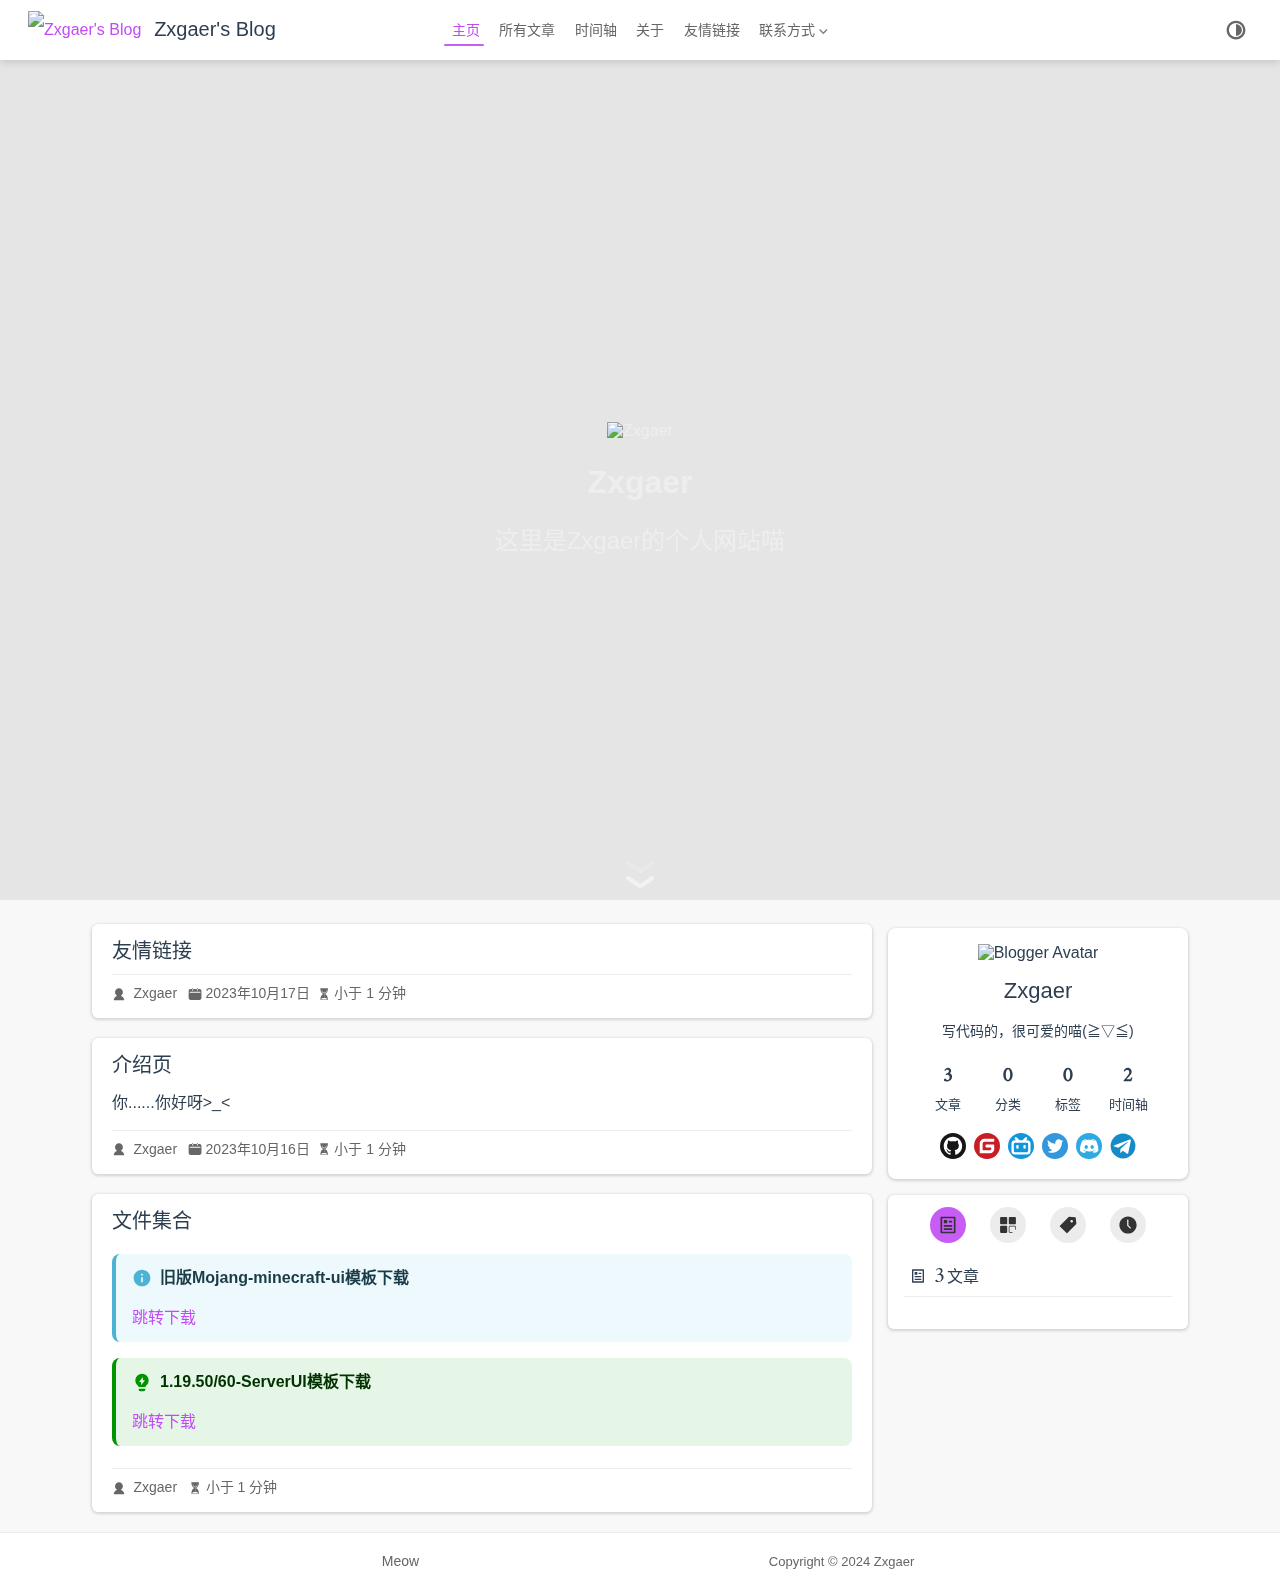
==== index.html @ c6cc4817 "await" ====
<!doctype html>
<html lang="zh-CN" data-theme="light">
  <head>
    <meta charset="utf-8" />
    <meta name="viewport" content="width=device-width,initial-scale=1" />
    <meta name="generator" content="VuePress 2.0.0-beta.67" />
    <meta name="theme" content="VuePress Theme Hope" />
    <meta property="og:url" content="https://zxgaer.top/"><meta property="og:site_name" content="Zxgaer's Blog"><meta property="og:title" content="主页"><meta property="og:type" content="website"><meta property="og:locale" content="zh-CN"><meta property="og:updated_time" content="2024-04-03T12:00:14.000Z"><meta property="article:author" content="Zxgaer"><meta property="article:modified_time" content="2024-04-03T12:00:14.000Z"><script type="application/ld+json">{"@context":"https://schema.org","@type":"WebPage","name":"主页"}</script><link rel="icon" href="https://my-blog-1311684959.cos.ap-nanjing.myqcloud.com/favicon.png"><title>主页 | Zxgaer's Blog</title><meta name="description" content="">
    <style>
      :root {
        --bg-color: #fff;
      }

      html[data-theme="dark"] {
        --bg-color: #1d1e1f;
      }

      html,
      body {
        background: var(--bg-color);
      }
    </style>
    <script>
      const userMode = localStorage.getItem("vuepress-theme-hope-scheme");
      const systemDarkMode =
        window.matchMedia &&
        window.matchMedia("(prefers-color-scheme: dark)").matches;

      if (userMode === "dark" || (userMode !== "light" && systemDarkMode)) {
        document.documentElement.setAttribute("data-theme", "dark");
      }
    </script>
    <link rel="preload" href="/assets/style-ab9c1018.css" as="style"><link rel="stylesheet" href="/assets/style-ab9c1018.css">
    <link rel="modulepreload" href="/assets/app-b77eb5d6.js"><link rel="modulepreload" href="/assets/index.html-3c3567c4.js"><link rel="modulepreload" href="/assets/index.html-40214552.js"><link rel="modulepreload" href="/assets/plugin-vue_export-helper-c27b6911.js"><link rel="prefetch" href="/assets/friendship-link.html-45053aeb.js" as="script"><link rel="prefetch" href="/assets/intro.html-24149f3f.js" as="script"><link rel="prefetch" href="/assets/downloads.html-7e2d3e6a.js" as="script"><link rel="prefetch" href="/assets/404.html-fd59f254.js" as="script"><link rel="prefetch" href="/assets/index.html-b21b9095.js" as="script"><link rel="prefetch" href="/assets/index.html-a4afac23.js" as="script"><link rel="prefetch" href="/assets/index.html-47fb38ab.js" as="script"><link rel="prefetch" href="/assets/index.html-8f285e57.js" as="script"><link rel="prefetch" href="/assets/index.html-b72f7e5a.js" as="script"><link rel="prefetch" href="/assets/index.html-0a021c84.js" as="script"><link rel="prefetch" href="/assets/friendship-link.html-a027adeb.js" as="script"><link rel="prefetch" href="/assets/intro.html-e275e2a3.js" as="script"><link rel="prefetch" href="/assets/downloads.html-b5b3e7a9.js" as="script"><link rel="prefetch" href="/assets/404.html-22a14103.js" as="script"><link rel="prefetch" href="/assets/index.html-141ae0de.js" as="script"><link rel="prefetch" href="/assets/index.html-683a9c83.js" as="script"><link rel="prefetch" href="/assets/index.html-32682060.js" as="script"><link rel="prefetch" href="/assets/index.html-43b81f55.js" as="script"><link rel="prefetch" href="/assets/index.html-0864ec64.js" as="script"><link rel="prefetch" href="/assets/index.html-4942172f.js" as="script"><link rel="prefetch" href="/assets/auto-fe80bb03.js" as="script"><link rel="prefetch" href="/assets/index-2bf332f6.js" as="script"><link rel="prefetch" href="/assets/flowchart-c441f34d.js" as="script"><link rel="prefetch" href="/assets/mermaid.core-afd6e4fe.js" as="script"><link rel="prefetch" href="/assets/highlight.esm-75b11b9d.js" as="script"><link rel="prefetch" href="/assets/markdown.esm-9d5bc2ce.js" as="script"><link rel="prefetch" href="/assets/math.esm-70a288c8.js" as="script"><link rel="prefetch" href="/assets/notes.esm-a106bb2c.js" as="script"><link rel="prefetch" href="/assets/reveal.esm-1a4c3ae7.js" as="script"><link rel="prefetch" href="/assets/search.esm-7e6792e2.js" as="script"><link rel="prefetch" href="/assets/zoom.esm-b83b91d0.js" as="script"><link rel="prefetch" href="/assets/VuePlayground-95d8ad2e.js" as="script"><link rel="prefetch" href="/assets/photoswipe.esm-1464cdb9.js" as="script">
  </head>
  <body>
    <div id="app"><!--[--><!--[--><!--[--><span tabindex="-1"></span><a href="#main-content" class="vp-skip-link sr-only">跳至主要內容</a><!--]--><!--[--><div class="theme-container no-sidebar"><!--[--><header id="navbar" class="vp-navbar"><div class="vp-navbar-start"><button type="button" class="vp-toggle-sidebar-button" title="Toggle Sidebar"><span class="icon"></span></button><!--[--><!----><!--]--><!--[--><a class="vp-link vp-brand vp-brand" href="/"><img class="vp-nav-logo" src="https://my-blog-1311684959.cos.ap-nanjing.myqcloud.com/fc1.png" alt="Zxgaer&#39;s Blog"><!----><span class="vp-site-name hide-in-pad">Zxgaer&#39;s Blog</span></a><!--]--><!--[--><!----><!--]--></div><div class="vp-navbar-center"><!--[--><!----><!--]--><!--[--><nav class="vp-nav-links"><div class="nav-item hide-in-mobile"><a aria-label="主页" class="vp-link nav-link active nav-link active" href="/"><span class="font-icon icon iconfont icon-home" style=""></span>主页<!----></a></div><div class="nav-item hide-in-mobile"><a aria-label="所有文章" class="vp-link nav-link nav-link" href="/article/"><span class="font-icon icon iconfont icon-blog" style=""></span>所有文章<!----></a></div><div class="nav-item hide-in-mobile"><a aria-label="时间轴" class="vp-link nav-link nav-link" href="/timeline/"><span class="font-icon icon iconfont icon-time" style=""></span>时间轴<!----></a></div><div class="nav-item hide-in-mobile"><a aria-label="关于" class="vp-link nav-link nav-link" href="/intro.html"><span class="font-icon icon iconfont icon-profile" style=""></span>关于<!----></a></div><div class="nav-item hide-in-mobile"><a aria-label="友情链接" class="vp-link nav-link nav-link" href="/friendship-link.html"><span class="font-icon icon iconfont icon-link" style=""></span>友情链接<!----></a></div><div class="nav-item hide-in-mobile"><div class="dropdown-wrapper"><button type="button" class="dropdown-title" aria-label="联系方式"><span class="title"><span class="font-icon icon iconfont icon-proxy" style=""></span>联系方式</span><span class="arrow"></span><ul class="nav-dropdown"><li class="dropdown-item"><a href="https://github.com/Zxgaer" rel="noopener noreferrer" target="_blank" aria-label="Github" class="nav-link"><!---->Github<span><svg class="external-link-icon" xmlns="http://www.w3.org/2000/svg" aria-hidden="true" focusable="false" x="0px" y="0px" viewBox="0 0 100 100" width="15" height="15"><path fill="currentColor" d="M18.8,85.1h56l0,0c2.2,0,4-1.8,4-4v-32h-8v28h-48v-48h28v-8h-32l0,0c-2.2,0-4,1.8-4,4v56C14.8,83.3,16.6,85.1,18.8,85.1z"></path><polygon fill="currentColor" points="45.7,48.7 51.3,54.3 77.2,28.5 77.2,37.2 85.2,37.2 85.2,14.9 62.8,14.9 62.8,22.9 71.5,22.9"></polygon></svg><span class="external-link-icon-sr-only">open in new window</span></span><!----></a></li><li class="dropdown-item"><a href="https://gitee.com/zxgear" rel="noopener noreferrer" target="_blank" aria-label="Gitee" class="nav-link"><!---->Gitee<span><svg class="external-link-icon" xmlns="http://www.w3.org/2000/svg" aria-hidden="true" focusable="false" x="0px" y="0px" viewBox="0 0 100 100" width="15" height="15"><path fill="currentColor" d="M18.8,85.1h56l0,0c2.2,0,4-1.8,4-4v-32h-8v28h-48v-48h28v-8h-32l0,0c-2.2,0-4,1.8-4,4v56C14.8,83.3,16.6,85.1,18.8,85.1z"></path><polygon fill="currentColor" points="45.7,48.7 51.3,54.3 77.2,28.5 77.2,37.2 85.2,37.2 85.2,14.9 62.8,14.9 62.8,22.9 71.5,22.9"></polygon></svg><span class="external-link-icon-sr-only">open in new window</span></span><!----></a></li><li class="dropdown-item"><a href="https://space.bilibili.com/651930576" rel="noopener noreferrer" target="_blank" aria-label="Bilibili" class="nav-link"><!---->Bilibili<span><svg class="external-link-icon" xmlns="http://www.w3.org/2000/svg" aria-hidden="true" focusable="false" x="0px" y="0px" viewBox="0 0 100 100" width="15" height="15"><path fill="currentColor" d="M18.8,85.1h56l0,0c2.2,0,4-1.8,4-4v-32h-8v28h-48v-48h28v-8h-32l0,0c-2.2,0-4,1.8-4,4v56C14.8,83.3,16.6,85.1,18.8,85.1z"></path><polygon fill="currentColor" points="45.7,48.7 51.3,54.3 77.2,28.5 77.2,37.2 85.2,37.2 85.2,14.9 62.8,14.9 62.8,22.9 71.5,22.9"></polygon></svg><span class="external-link-icon-sr-only">open in new window</span></span><!----></a></li><li class="dropdown-item"><a href="https://twitter.com/zxgaer16971" rel="noopener noreferrer" target="_blank" aria-label="X/Twitter" class="nav-link"><!---->X/Twitter<span><svg class="external-link-icon" xmlns="http://www.w3.org/2000/svg" aria-hidden="true" focusable="false" x="0px" y="0px" viewBox="0 0 100 100" width="15" height="15"><path fill="currentColor" d="M18.8,85.1h56l0,0c2.2,0,4-1.8,4-4v-32h-8v28h-48v-48h28v-8h-32l0,0c-2.2,0-4,1.8-4,4v56C14.8,83.3,16.6,85.1,18.8,85.1z"></path><polygon fill="currentColor" points="45.7,48.7 51.3,54.3 77.2,28.5 77.2,37.2 85.2,37.2 85.2,14.9 62.8,14.9 62.8,22.9 71.5,22.9"></polygon></svg><span class="external-link-icon-sr-only">open in new window</span></span><!----></a></li><li class="dropdown-item"><a href="https://discord.com" rel="noopener noreferrer" target="_blank" aria-label="Discord：Reagxz" class="nav-link"><!---->Discord：Reagxz<span><svg class="external-link-icon" xmlns="http://www.w3.org/2000/svg" aria-hidden="true" focusable="false" x="0px" y="0px" viewBox="0 0 100 100" width="15" height="15"><path fill="currentColor" d="M18.8,85.1h56l0,0c2.2,0,4-1.8,4-4v-32h-8v28h-48v-48h28v-8h-32l0,0c-2.2,0-4,1.8-4,4v56C14.8,83.3,16.6,85.1,18.8,85.1z"></path><polygon fill="currentColor" points="45.7,48.7 51.3,54.3 77.2,28.5 77.2,37.2 85.2,37.2 85.2,14.9 62.8,14.9 62.8,22.9 71.5,22.9"></polygon></svg><span class="external-link-icon-sr-only">open in new window</span></span><!----></a></li><li class="dropdown-item"><a href="https://matrix.org" rel="noopener noreferrer" target="_blank" aria-label="@zxgaer:matrix.org" class="nav-link"><!---->@zxgaer:matrix.org<span><svg class="external-link-icon" xmlns="http://www.w3.org/2000/svg" aria-hidden="true" focusable="false" x="0px" y="0px" viewBox="0 0 100 100" width="15" height="15"><path fill="currentColor" d="M18.8,85.1h56l0,0c2.2,0,4-1.8,4-4v-32h-8v28h-48v-48h28v-8h-32l0,0c-2.2,0-4,1.8-4,4v56C14.8,83.3,16.6,85.1,18.8,85.1z"></path><polygon fill="currentColor" points="45.7,48.7 51.3,54.3 77.2,28.5 77.2,37.2 85.2,37.2 85.2,14.9 62.8,14.9 62.8,22.9 71.5,22.9"></polygon></svg><span class="external-link-icon-sr-only">open in new window</span></span><!----></a></li><li class="dropdown-item"><a href="https://t.me/zxgaer16971" rel="noopener noreferrer" target="_blank" aria-label="Telegram" class="nav-link"><!---->Telegram<span><svg class="external-link-icon" xmlns="http://www.w3.org/2000/svg" aria-hidden="true" focusable="false" x="0px" y="0px" viewBox="0 0 100 100" width="15" height="15"><path fill="currentColor" d="M18.8,85.1h56l0,0c2.2,0,4-1.8,4-4v-32h-8v28h-48v-48h28v-8h-32l0,0c-2.2,0-4,1.8-4,4v56C14.8,83.3,16.6,85.1,18.8,85.1z"></path><polygon fill="currentColor" points="45.7,48.7 51.3,54.3 77.2,28.5 77.2,37.2 85.2,37.2 85.2,14.9 62.8,14.9 62.8,22.9 71.5,22.9"></polygon></svg><span class="external-link-icon-sr-only">open in new window</span></span><!----></a></li></ul></button></div></div></nav><!--]--><!--[--><!----><!--]--></div><div class="vp-navbar-end"><!--[--><!----><!--]--><!--[--><!----><!----><div class="nav-item hide-in-mobile"><button type="button" id="appearance-switch"><svg xmlns="http://www.w3.org/2000/svg" class="icon auto-icon" viewBox="0 0 1024 1024" fill="currentColor" aria-label="auto icon" style="display:block;"><path d="M512 992C246.92 992 32 777.08 32 512S246.92 32 512 32s480 214.92 480 480-214.92 480-480 480zm0-840c-198.78 0-360 161.22-360 360 0 198.84 161.22 360 360 360s360-161.16 360-360c0-198.78-161.22-360-360-360zm0 660V212c165.72 0 300 134.34 300 300 0 165.72-134.28 300-300 300z"></path></svg><svg xmlns="http://www.w3.org/2000/svg" class="icon dark-icon" viewBox="0 0 1024 1024" fill="currentColor" aria-label="dark icon" style="display:none;"><path d="M524.8 938.667h-4.267a439.893 439.893 0 0 1-313.173-134.4 446.293 446.293 0 0 1-11.093-597.334A432.213 432.213 0 0 1 366.933 90.027a42.667 42.667 0 0 1 45.227 9.386 42.667 42.667 0 0 1 10.24 42.667 358.4 358.4 0 0 0 82.773 375.893 361.387 361.387 0 0 0 376.747 82.774 42.667 42.667 0 0 1 54.187 55.04 433.493 433.493 0 0 1-99.84 154.88 438.613 438.613 0 0 1-311.467 128z"></path></svg><svg xmlns="http://www.w3.org/2000/svg" class="icon light-icon" viewBox="0 0 1024 1024" fill="currentColor" aria-label="light icon" style="display:none;"><path d="M952 552h-80a40 40 0 0 1 0-80h80a40 40 0 0 1 0 80zM801.88 280.08a41 41 0 0 1-57.96-57.96l57.96-58a41.04 41.04 0 0 1 58 58l-58 57.96zM512 752a240 240 0 1 1 0-480 240 240 0 0 1 0 480zm0-560a40 40 0 0 1-40-40V72a40 40 0 0 1 80 0v80a40 40 0 0 1-40 40zm-289.88 88.08-58-57.96a41.04 41.04 0 0 1 58-58l57.96 58a41 41 0 0 1-57.96 57.96zM192 512a40 40 0 0 1-40 40H72a40 40 0 0 1 0-80h80a40 40 0 0 1 40 40zm30.12 231.92a41 41 0 0 1 57.96 57.96l-57.96 58a41.04 41.04 0 0 1-58-58l58-57.96zM512 832a40 40 0 0 1 40 40v80a40 40 0 0 1-80 0v-80a40 40 0 0 1 40-40zm289.88-88.08 58 57.96a41.04 41.04 0 0 1-58 58l-57.96-58a41 41 0 0 1 57.96-57.96z"></path></svg></button></div><!----><!--]--><!--[--><!----><!--]--><button type="button" class="vp-toggle-navbar-button" aria-label="Toggle Navbar" aria-expanded="false" aria-controls="nav-screen"><span><span class="vp-top"></span><span class="vp-middle"></span><span class="vp-bottom"></span></span></button></div></header><!----><!--]--><!----><div class="toggle-sidebar-wrapper"><span class="arrow start"></span></div><aside id="sidebar" class="vp-sidebar"><!--[--><!----><!--]--><ul class="vp-sidebar-links"></ul><!--[--><!----><!--]--></aside><!--[--><div class="vp-page vp-blog"><div class="vp-blog-hero fullscreen"><!--[--><div class="vp-blog-mask" style="background:url(https://my-blog-1311684959.cos.ap-nanjing.myqcloud.com/main-filter.png) center/cover no-repeat;"></div><!----><!--]--><!--[--><!--[--><img class="vp-blog-hero-image" style="" src="https://my-blog-1311684959.cos.ap-nanjing.myqcloud.com/fc.png" alt="Zxgaer"><!--]--><h1 class="vp-blog-hero-title">Zxgaer</h1><p class="vp-blog-hero-description">这里是Zxgaer的个人网站喵</p><!--]--><button type="button" class="slide-down-button"><svg xmlns="http://www.w3.org/2000/svg" class="icon slide-down-icon" viewBox="0 0 1024 1024" fill="currentColor" aria-label="slide-down icon"><path d="M108.775 312.23c13.553 0 27.106 3.734 39.153 11.806l375.205 250.338 363.641-252.808c32.587-21.624 76.499-12.83 98.123 19.757 21.685 32.467 12.95 76.56-19.576 98.184l-402.854 278.89c-23.733 15.901-54.694 15.962-78.547.12L69.501 442.097c-32.647-21.685-41.441-65.777-19.817-98.304 13.734-20.54 36.201-31.563 59.09-31.563Z"></path></svg><svg xmlns="http://www.w3.org/2000/svg" class="icon slide-down-icon" viewBox="0 0 1024 1024" fill="currentColor" aria-label="slide-down icon"><path d="M108.775 312.23c13.553 0 27.106 3.734 39.153 11.806l375.205 250.338 363.641-252.808c32.587-21.624 76.499-12.83 98.123 19.757 21.685 32.467 12.95 76.56-19.576 98.184l-402.854 278.89c-23.733 15.901-54.694 15.962-78.547.12L69.501 442.097c-32.647-21.685-41.441-65.777-19.817-98.304 13.734-20.54 36.201-31.563 59.09-31.563Z"></path></svg></button></div><div class="blog-page-wrapper"><main id="main-content" class="vp-blog-main"><!----><div id="article-list" class="vp-article-list"><div class="vp-article-wrapper"><article class="vp-article-item" vocab="https://schema.org/" typeof="Article"><!--[--><!--]--><!----><a class="vp-link" href="/friendship-link.html"><header class="vp-article-title"><!----><!----><span property="headline">友情链接</span></header></a><!----><hr class="vp-article-hr"><div class="page-info"><span class="page-author-info" aria-label="作者🖊" data-balloon-pos="down"><svg xmlns="http://www.w3.org/2000/svg" class="icon author-icon" viewBox="0 0 1024 1024" fill="currentColor" aria-label="author icon"><path d="M649.6 633.6c86.4-48 147.2-144 147.2-249.6 0-160-128-288-288-288s-288 128-288 288c0 108.8 57.6 201.6 147.2 249.6-121.6 48-214.4 153.6-240 288-3.2 9.6 0 19.2 6.4 25.6 3.2 9.6 12.8 12.8 22.4 12.8h704c9.6 0 19.2-3.2 25.6-12.8 6.4-6.4 9.6-16 6.4-25.6-25.6-134.4-121.6-240-243.2-288z"></path></svg><span><a class="page-author-item" href="https://zxgaer.top" target="_blank" rel="noopener noreferrer">Zxgaer</a></span><span property="author" content="Zxgaer"></span></span><!----><span class="page-date-info" aria-label="写作日期📅" data-balloon-pos="down"><svg xmlns="http://www.w3.org/2000/svg" class="icon calendar-icon" viewBox="0 0 1024 1024" fill="currentColor" aria-label="calendar icon"><path d="M716.4 110.137c0-18.753-14.72-33.473-33.472-33.473-18.753 0-33.473 14.72-33.473 33.473v33.473h66.993v-33.473zm-334.87 0c0-18.753-14.72-33.473-33.473-33.473s-33.52 14.72-33.52 33.473v33.473h66.993v-33.473zm468.81 33.52H716.4v100.465c0 18.753-14.72 33.473-33.472 33.473a33.145 33.145 0 01-33.473-33.473V143.657H381.53v100.465c0 18.753-14.72 33.473-33.473 33.473a33.145 33.145 0 01-33.473-33.473V143.657H180.6A134.314 134.314 0 0046.66 277.595v535.756A134.314 134.314 0 00180.6 947.289h669.74a134.36 134.36 0 00133.94-133.938V277.595a134.314 134.314 0 00-133.94-133.938zm33.473 267.877H147.126a33.145 33.145 0 01-33.473-33.473c0-18.752 14.72-33.473 33.473-33.473h736.687c18.752 0 33.472 14.72 33.472 33.473a33.145 33.145 0 01-33.472 33.473z"></path></svg><span><!----></span><meta property="datePublished" content="2023-10-17T00:00:00.000Z"></span><!----><span class="page-reading-time-info" aria-label="阅读时间⌛" data-balloon-pos="down"><svg xmlns="http://www.w3.org/2000/svg" class="icon timer-icon" viewBox="0 0 1024 1024" fill="currentColor" aria-label="timer icon"><path d="M799.387 122.15c4.402-2.978 7.38-7.897 7.38-13.463v-1.165c0-8.933-7.38-16.312-16.312-16.312H256.33c-8.933 0-16.311 7.38-16.311 16.312v1.165c0 5.825 2.977 10.874 7.637 13.592 4.143 194.44 97.22 354.963 220.201 392.763-122.204 37.542-214.893 196.511-220.2 389.397-4.661 5.049-7.638 11.651-7.638 19.03v5.825h566.49v-5.825c0-7.379-2.849-13.981-7.509-18.9-5.049-193.016-97.867-351.985-220.2-389.527 123.24-37.67 216.446-198.453 220.588-392.892zM531.16 450.445v352.632c117.674 1.553 211.787 40.778 211.787 88.676H304.097c0-48.286 95.149-87.382 213.728-88.676V450.445c-93.077-3.107-167.901-81.297-167.901-177.093 0-8.803 6.99-15.793 15.793-15.793 8.803 0 15.794 6.99 15.794 15.793 0 80.261 63.69 145.635 142.01 145.635s142.011-65.374 142.011-145.635c0-8.803 6.99-15.793 15.794-15.793s15.793 6.99 15.793 15.793c0 95.019-73.789 172.82-165.96 177.093z"></path></svg><span>小于 1 分钟</span><meta property="timeRequired" content="PT1M"></span><!----><!----></div></article></div><div class="vp-article-wrapper"><article class="vp-article-item" vocab="https://schema.org/" typeof="Article"><!--[--><!--]--><!----><a class="vp-link" href="/intro.html"><header class="vp-article-title"><!----><!----><span property="headline">介绍页</span></header></a><div class="vp-article-excerpt"><h1> 介绍页</h1>
<p>你......你好呀&gt;_&lt;</p>
</div><hr class="vp-article-hr"><div class="page-info"><span class="page-author-info" aria-label="作者🖊" data-balloon-pos="down"><svg xmlns="http://www.w3.org/2000/svg" class="icon author-icon" viewBox="0 0 1024 1024" fill="currentColor" aria-label="author icon"><path d="M649.6 633.6c86.4-48 147.2-144 147.2-249.6 0-160-128-288-288-288s-288 128-288 288c0 108.8 57.6 201.6 147.2 249.6-121.6 48-214.4 153.6-240 288-3.2 9.6 0 19.2 6.4 25.6 3.2 9.6 12.8 12.8 22.4 12.8h704c9.6 0 19.2-3.2 25.6-12.8 6.4-6.4 9.6-16 6.4-25.6-25.6-134.4-121.6-240-243.2-288z"></path></svg><span><a class="page-author-item" href="https://zxgaer.top" target="_blank" rel="noopener noreferrer">Zxgaer</a></span><span property="author" content="Zxgaer"></span></span><!----><span class="page-date-info" aria-label="写作日期📅" data-balloon-pos="down"><svg xmlns="http://www.w3.org/2000/svg" class="icon calendar-icon" viewBox="0 0 1024 1024" fill="currentColor" aria-label="calendar icon"><path d="M716.4 110.137c0-18.753-14.72-33.473-33.472-33.473-18.753 0-33.473 14.72-33.473 33.473v33.473h66.993v-33.473zm-334.87 0c0-18.753-14.72-33.473-33.473-33.473s-33.52 14.72-33.52 33.473v33.473h66.993v-33.473zm468.81 33.52H716.4v100.465c0 18.753-14.72 33.473-33.472 33.473a33.145 33.145 0 01-33.473-33.473V143.657H381.53v100.465c0 18.753-14.72 33.473-33.473 33.473a33.145 33.145 0 01-33.473-33.473V143.657H180.6A134.314 134.314 0 0046.66 277.595v535.756A134.314 134.314 0 00180.6 947.289h669.74a134.36 134.36 0 00133.94-133.938V277.595a134.314 134.314 0 00-133.94-133.938zm33.473 267.877H147.126a33.145 33.145 0 01-33.473-33.473c0-18.752 14.72-33.473 33.473-33.473h736.687c18.752 0 33.472 14.72 33.472 33.473a33.145 33.145 0 01-33.472 33.473z"></path></svg><span><!----></span><meta property="datePublished" content="2023-10-16T00:00:00.000Z"></span><!----><span class="page-reading-time-info" aria-label="阅读时间⌛" data-balloon-pos="down"><svg xmlns="http://www.w3.org/2000/svg" class="icon timer-icon" viewBox="0 0 1024 1024" fill="currentColor" aria-label="timer icon"><path d="M799.387 122.15c4.402-2.978 7.38-7.897 7.38-13.463v-1.165c0-8.933-7.38-16.312-16.312-16.312H256.33c-8.933 0-16.311 7.38-16.311 16.312v1.165c0 5.825 2.977 10.874 7.637 13.592 4.143 194.44 97.22 354.963 220.201 392.763-122.204 37.542-214.893 196.511-220.2 389.397-4.661 5.049-7.638 11.651-7.638 19.03v5.825h566.49v-5.825c0-7.379-2.849-13.981-7.509-18.9-5.049-193.016-97.867-351.985-220.2-389.527 123.24-37.67 216.446-198.453 220.588-392.892zM531.16 450.445v352.632c117.674 1.553 211.787 40.778 211.787 88.676H304.097c0-48.286 95.149-87.382 213.728-88.676V450.445c-93.077-3.107-167.901-81.297-167.901-177.093 0-8.803 6.99-15.793 15.793-15.793 8.803 0 15.794 6.99 15.794 15.793 0 80.261 63.69 145.635 142.01 145.635s142.011-65.374 142.011-145.635c0-8.803 6.99-15.793 15.794-15.793s15.793 6.99 15.793 15.793c0 95.019-73.789 172.82-165.96 177.093z"></path></svg><span>小于 1 分钟</span><meta property="timeRequired" content="PT1M"></span><!----><!----></div></article></div><div class="vp-article-wrapper"><article class="vp-article-item" vocab="https://schema.org/" typeof="Article"><!--[--><!--]--><!----><a class="vp-link" href="/posts/downloads.html"><header class="vp-article-title"><!----><!----><span property="headline">文件集合</span></header></a><div class="vp-article-excerpt"><div class="hint-container info">
<p class="hint-container-title">旧版Mojang-minecraft-ui模板下载</p>
<p><a href="https://my-blog-1311684959.cos.ap-nanjing.myqcloud.com/GameTest.mcpack" target="_blank" rel="noopener noreferrer">跳转下载</a></p>
</div>
<div class="hint-container tip">
<p class="hint-container-title">1.19.50/60-ServerUI模板下载</p>
<p><a href="https://my-blog-1311684959.cos.ap-nanjing.myqcloud.com/UI-Example.mcpack" target="_blank" rel="noopener noreferrer">跳转下载</a></p>
</div></div><hr class="vp-article-hr"><div class="page-info"><span class="page-author-info" aria-label="作者🖊" data-balloon-pos="down"><svg xmlns="http://www.w3.org/2000/svg" class="icon author-icon" viewBox="0 0 1024 1024" fill="currentColor" aria-label="author icon"><path d="M649.6 633.6c86.4-48 147.2-144 147.2-249.6 0-160-128-288-288-288s-288 128-288 288c0 108.8 57.6 201.6 147.2 249.6-121.6 48-214.4 153.6-240 288-3.2 9.6 0 19.2 6.4 25.6 3.2 9.6 12.8 12.8 22.4 12.8h704c9.6 0 19.2-3.2 25.6-12.8 6.4-6.4 9.6-16 6.4-25.6-25.6-134.4-121.6-240-243.2-288z"></path></svg><span><a class="page-author-item" href="https://zxgaer.top" target="_blank" rel="noopener noreferrer">Zxgaer</a></span><span property="author" content="Zxgaer"></span></span><!----><!----><!----><span class="page-reading-time-info" aria-label="阅读时间⌛" data-balloon-pos="down"><svg xmlns="http://www.w3.org/2000/svg" class="icon timer-icon" viewBox="0 0 1024 1024" fill="currentColor" aria-label="timer icon"><path d="M799.387 122.15c4.402-2.978 7.38-7.897 7.38-13.463v-1.165c0-8.933-7.38-16.312-16.312-16.312H256.33c-8.933 0-16.311 7.38-16.311 16.312v1.165c0 5.825 2.977 10.874 7.637 13.592 4.143 194.44 97.22 354.963 220.201 392.763-122.204 37.542-214.893 196.511-220.2 389.397-4.661 5.049-7.638 11.651-7.638 19.03v5.825h566.49v-5.825c0-7.379-2.849-13.981-7.509-18.9-5.049-193.016-97.867-351.985-220.2-389.527 123.24-37.67 216.446-198.453 220.588-392.892zM531.16 450.445v352.632c117.674 1.553 211.787 40.778 211.787 88.676H304.097c0-48.286 95.149-87.382 213.728-88.676V450.445c-93.077-3.107-167.901-81.297-167.901-177.093 0-8.803 6.99-15.793 15.793-15.793 8.803 0 15.794 6.99 15.794 15.793 0 80.261 63.69 145.635 142.01 145.635s142.011-65.374 142.011-145.635c0-8.803 6.99-15.793 15.794-15.793s15.793 6.99 15.793 15.793c0 95.019-73.789 172.82-165.96 177.093z"></path></svg><span>小于 1 分钟</span><meta property="timeRequired" content="PT1M"></span><!----><!----></div></article></div><div class="vp-pagination"></div></div></main><aside class="vp-blog-info-wrapper"><div class="vp-blogger-info" vocab="https://schema.org/" typeof="Person"><div class="vp-blogger" style="cursor:pointer;" aria-label="个人介绍" data-balloon-pos="down" role="navigation"><img class="vp-blogger-avatar" src="https://my-blog-1311684959.cos.ap-nanjing.myqcloud.com/fc1.png" property="image" alt="Blogger Avatar"><div class="vp-blogger-name" property="name">Zxgaer</div><div class="vp-blogger-description">写代码的，很可爱的喵(⁠≧⁠▽⁠≦⁠)</div><meta property="url" content="/intro.html"></div><div class="vp-blog-counts"><a class="vp-link vp-blog-count vp-blog-count" href="/article/"><div class="count">3</div><div>文章</div></a><a class="vp-link vp-blog-count vp-blog-count" href="/category/"><div class="count">0</div><div>分类</div></a><a class="vp-link vp-blog-count vp-blog-count" href="/tag/"><div class="count">0</div><div>标签</div></a><a class="vp-link vp-blog-count vp-blog-count" href="/timeline/"><div class="count">2</div><div>时间轴</div></a></div><div class="vp-social-medias"><a class="vp-social-media" href="https://github.com/Zxgaer" rel="noopener noreferrer" target="_blank" aria-label="GitHub" data-balloon-pos="up"><svg xmlns="http://www.w3.org/2000/svg" class="icon github-icon" viewBox="0 0 1024 1024"><circle cx="512" cy="512" r="512" fill="#171515"/><path fill="#fff" d="M509.423 146.442c-200.317 0-362.756 162.42-362.756 362.8 0 160.266 103.936 296.24 248.109 344.217 18.139 3.327 24.76-7.872 24.76-17.486 0-8.613-.313-31.427-.49-61.702-100.912 21.923-122.205-48.63-122.205-48.63-16.495-41.91-40.28-53.067-40.28-53.067-32.937-22.51 2.492-22.053 2.492-22.053 36.407 2.566 55.568 37.386 55.568 37.386 32.362 55.438 84.907 39.43 105.58 30.143 3.296-23.444 12.667-39.43 23.032-48.498-80.557-9.156-165.246-40.28-165.246-179.297 0-39.604 14.135-71.988 37.342-97.348-3.731-9.178-16.18-46.063 3.556-96.009 0 0 30.46-9.754 99.76 37.19 28.937-8.048 59.97-12.071 90.823-12.211 30.807.14 61.843 4.165 90.822 12.21 69.26-46.944 99.663-37.189 99.663-37.189 19.792 49.946 7.34 86.831 3.61 96.01 23.25 25.359 37.29 57.742 37.29 97.347 0 139.366-84.82 170.033-165.637 179.013 13.026 11.2 24.628 33.342 24.628 67.182 0 48.498-.445 87.627-.445 99.521 0 9.702 6.535 20.988 24.945 17.444 144.03-48.067 247.881-183.95 247.881-344.175 0-200.378-162.442-362.798-362.802-362.798z"/></svg></a><a class="vp-social-media" href="https://gitee.com/zxgaer" rel="noopener noreferrer" target="_blank" aria-label="Gitee" data-balloon-pos="up"><svg xmlns="http://www.w3.org/2000/svg" class="icon gitee-icon" viewBox="0 0 1024 1024"><circle cx="512" cy="512" r="512" fill="#C71D23"/><path fill="#fff" d="M772.953 454.723H480.17v.006a25.46 25.46 0 0 0-25.46 25.453l-.025 63.649a25.46 25.46 0 0 0 25.46 25.466l178.242-.007a25.46 25.46 0 0 1 25.459 25.46v12.73c0 42.18-34.198 76.378-76.378 76.378H365.583a25.46 25.46 0 0 1-25.46-25.46V416.533h-.006c0-42.18 34.192-76.378 76.378-76.378h356.388v-.013a25.46 25.46 0 0 0 25.46-25.446l.057-63.65h.013a25.46 25.46 0 0 0-25.46-25.471l-356.432.012c-105.453 0-190.946 85.493-190.946 190.946v356.433a25.46 25.46 0 0 0 25.46 25.46H626.56c94.913 0 171.852-76.94 171.852-171.852V480.182a25.46 25.46 0 0 0-25.46-25.46z"/></svg></a><a class="vp-social-media" href="https://space.bilibili.com/651930576" rel="noopener noreferrer" target="_blank" aria-label="BiliBili" data-balloon-pos="up"><svg xmlns="http://www.w3.org/2000/svg" class="icon bilibili-icon" viewBox="0 0 1024 1024"><circle cx="512" cy="512" r="512" fill="#1296db"/><path fill="#fff" d="M745.363 177.725a47 47 0 0 1 0 66.3L702.5 286.85h44A141 141 0 0 1 887 427.512v281.25a141 141 0 0 1-141 140.626H277.25A141 141 0 0 1 137 708.763v-281.25a141 141 0 0 1 141-141h43.725l-42.788-42.825a47 47 0 1 1 66.263-66.3l99.45 99.45c2.963 2.962 5.438 6.187 7.425 9.637h120.487c1.988-3.45 4.5-6.75 7.463-9.675l99.413-99.45a47 47 0 0 1 66.3 0zm1.012 203.25h-468.75a47 47 0 0 0-46.763 43.388l-.112 3.525v281.25c0 24.712 19.125 44.962 43.387 46.724l3.488.15h468.75a47 47 0 0 0 46.763-43.387l.112-3.487v-281.25c0-26-21-47-47-46.876zm-375 93.75c26 0 47 21 47 47v47a47 47 0 1 1-93.75 0V521.6c0-26 21-47 47-47zm281.25 0c26 0 47 21 47 47v47a47 47 0 1 1-93.75 0V521.6c0-26 21-47 47-47z"/></svg></a><a class="vp-social-media" href="hhttps://twitter.com/zxgaer16971" rel="noopener noreferrer" target="_blank" aria-label="Twitter" data-balloon-pos="up"><svg xmlns="http://www.w3.org/2000/svg" class="icon twitter-icon" viewBox="0 0 1024 1024"><circle cx="512" cy="512" r="512" fill="#3397db"/><path fill="#fff" d="M808.325 346.204c-18.128 16.702-25.664 25.257-25.664 25.257s6.518 130.151-61.715 230.362-156.427 160.296-284.542 173.128c-128.114 12.832-211.623-39.31-211.623-39.31s56.012-3.259 91.86-16.906c35.644-13.85 86.97-49.901 86.97-49.901s-72.917-22.609-99.191-47.865c-26.275-25.46-32.793-40.532-32.793-40.532l72.103-1.019s-75.77-40.532-97.36-72.306-24.44-63.141-24.44-63.141l55.4 22.405s-46.032-62.938-52.55-111.82 8.352-75.159 8.352-75.159 23.423 44.199 119.967 93.082 178.017 46.032 178.017 46.032-31.163-108.154 64.363-156.02 161.11 32.997 161.11 32.997 16.703-4.481 29.127-9.166c12.425-4.48 30.348-12.832 30.348-12.832l-29.33 52.754 45.421-4.889s-5.703 8.147-23.83 24.85z"/></svg></a><a class="vp-social-media" href="https://discord.com" rel="noopener noreferrer" target="_blank" aria-label="Discord" data-balloon-pos="up"><svg xmlns="http://www.w3.org/2000/svg" class="icon discord-icon" viewBox="0 0 1024 1024"><circle cx="512" cy="512" r="512" fill="#2DAAE1"/><path fill="#fff" d="m422.935 240.147 5.851 8.052c-113.039 34.253-165.649 84.585-165.649 84.585s13.645-8.052 37.024-18.123c66.28-30.215 118.865-38.267 142.244-40.286 3.91 0 7.819-1.994 9.76-1.994 38.966-6.058 81.816-6.058 126.658-2.02 58.462 8.053 122.749 24.157 187.061 62.423 0 0-48.7-48.338-155.862-82.566l7.767-10.071h1.968c13.308.233 91.757 4.246 173.416 68.481 0 0 89.634 169.144 89.634 376.555 1.942-2.02-50.668 92.637-189.003 96.65 0 0-23.405-28.194-40.933-52.35 81.84-24.157 113.013-76.534 113.013-76.534a313.796 313.796 0 0 1-72.106 38.267c-31.172 14.11-60.403 22.162-89.633 28.22-60.404 12.066-114.955 8.027-161.74 0a636.81 636.81 0 0 1-91.576-28.22c-13.644-6.033-29.23-12.065-44.817-22.137-1.941-2.02-3.883-2.02-5.85-4.039-1.943 0-1.943-2.02-1.943-2.02-11.702-6.032-17.528-10.07-17.528-10.07s29.23 52.376 109.104 76.532c-19.47 24.157-40.907 54.371-40.907 54.371-138.36-4.039-190.97-98.67-190.97-98.67 0-207.41 89.633-376.555 89.633-376.555 89.634-70.5 175.384-68.481 175.384-68.481zm213.961 233.017c-35.315 0-65 34.512-65 78s29.412 78 65 78 65-34.512 65-78-29.412-78-65-78zm-233.016 0c-35.315 0-65 34.512-65 78s29.412 78 65 78 64.726-34.512 64.726-78-29.411-78-64.726-78z"/></svg></a><a class="vp-social-media" href="https://t.me/zxgaer16971" rel="noopener noreferrer" target="_blank" aria-label="Telegram" data-balloon-pos="up"><svg xmlns="http://www.w3.org/2000/svg" class="icon telegram-icon" viewBox="0 0 1024 1024"><circle cx="512" cy="512" r="488" fill="#158cc7"/><path fill="#fff" d="m400.817 784.13 10.5-158.624 288-259.5c12.75-11.625-2.625-17.25-19.5-7.125l-355.5 224.625-153.75-48.75c-33-9.375-33.375-32.25 7.5-48.75l598.875-231c27.375-12.375 53.625 6.75 43.125 48.75l-102 480.375c-7.125 34.125-27.75 42.375-56.25 26.625l-155.25-114.75-74.625 72.375c-8.625 8.625-15.75 15.75-31.125 15.75z"/></svg></a></div></div><div class="vp-blog-infos"><div class="vp-blog-type-switcher"><button type="button" class="vp-blog-type-button"><div class="icon-wrapper active" aria-label="文章" data-balloon-pos="up"><svg xmlns="http://www.w3.org/2000/svg" class="icon article-icon" viewBox="0 0 1024 1024" fill="currentColor" aria-label="article icon"><path d="M853.333 938.667H170.667A42.667 42.667 0 0 1 128 896V128a42.667 42.667 0 0 1 42.667-42.667h682.666A42.667 42.667 0 0 1 896 128v768a42.667 42.667 0 0 1-42.667 42.667zm-42.666-85.334V170.667H213.333v682.666h597.334zM298.667 256h170.666v170.667H298.667V256zm0 256h426.666v85.333H298.667V512zm0 170.667h426.666V768H298.667v-85.333zm256-384h170.666V384H554.667v-85.333z"></path></svg></div></button><button type="button" class="vp-blog-type-button"><div class="icon-wrapper" aria-label="分类" data-balloon-pos="up"><svg xmlns="http://www.w3.org/2000/svg" class="icon category-icon" viewBox="0 0 1024 1024" fill="currentColor" aria-label="category icon"><path d="M148.41 106.992h282.176c22.263 0 40.31 18.048 40.31 40.31V429.48c0 22.263-18.047 40.31-40.31 40.31H148.41c-22.263 0-40.311-18.047-40.311-40.31V147.302c0-22.263 18.048-40.31 40.311-40.31zM147.556 553.478H429.73c22.263 0 40.311 18.048 40.311 40.31v282.176c0 22.263-18.048 40.312-40.31 40.312H147.555c-22.263 0-40.311-18.049-40.311-40.312V593.79c0-22.263 18.048-40.311 40.31-40.311zM593.927 106.992h282.176c22.263 0 40.31 18.048 40.31 40.31V429.48c0 22.263-18.047 40.31-40.31 40.31H593.927c-22.263 0-40.311-18.047-40.311-40.31V147.302c0-22.263 18.048-40.31 40.31-40.31zM730.22 920.502H623.926c-40.925 0-74.22-33.388-74.22-74.425V623.992c0-41.038 33.387-74.424 74.425-74.424h222.085c41.038 0 74.424 33.226 74.424 74.067v114.233c0 10.244-8.304 18.548-18.547 18.548s-18.548-8.304-18.548-18.548V623.635c0-20.388-16.746-36.974-37.33-36.974H624.13c-20.585 0-37.331 16.747-37.331 37.33v222.086c0 20.585 16.654 37.331 37.126 37.331H730.22c10.243 0 18.547 8.304 18.547 18.547 0 10.244-8.304 18.547-18.547 18.547z"></path></svg></div></button><button type="button" class="vp-blog-type-button"><div class="icon-wrapper" aria-label="标签" data-balloon-pos="up"><svg xmlns="http://www.w3.org/2000/svg" class="icon tag-icon" viewBox="0 0 1024 1024" fill="currentColor" aria-label="tag icon"><path d="M939.902 458.563L910.17 144.567c-1.507-16.272-14.465-29.13-30.737-30.737L565.438 84.098h-.402c-3.215 0-5.726 1.005-7.634 2.913l-470.39 470.39a10.004 10.004 0 000 14.164l365.423 365.424c1.909 1.908 4.42 2.913 7.132 2.913s5.223-1.005 7.132-2.913l470.39-470.39c2.01-2.11 3.014-5.023 2.813-8.036zm-240.067-72.121c-35.458 0-64.286-28.828-64.286-64.286s28.828-64.285 64.286-64.285 64.286 28.828 64.286 64.285-28.829 64.286-64.286 64.286z"></path></svg></div></button><button type="button" class="vp-blog-type-button"><div class="icon-wrapper" aria-label="时间轴" data-balloon-pos="up"><svg xmlns="http://www.w3.org/2000/svg" class="icon timeline-icon" viewBox="0 0 1024 1024" fill="currentColor" aria-label="timeline icon"><path d="M511.997 70.568c-243.797 0-441.429 197.633-441.429 441.435 0 243.797 197.632 441.429 441.43 441.429S953.431 755.8 953.431 512.002c0-243.796-197.637-441.434-441.435-441.434zm150.158 609.093-15.605 15.61c-8.621 8.615-22.596 8.615-31.215 0L472.197 552.126c-4.95-4.944-4.34-14.888-4.34-24.677V247.14c0-12.19 9.882-22.07 22.07-22.07h22.07c12.19 0 22.07 9.882 22.07 22.07v273.218l128.088 128.088c8.62 8.62 8.62 22.595 0 31.215zm0 0"></path></svg></div></button></div><div class="vp-sticky-article-wrapper"><div class="title"><svg xmlns="http://www.w3.org/2000/svg" class="icon article-icon" viewBox="0 0 1024 1024" fill="currentColor" aria-label="article icon"><path d="M853.333 938.667H170.667A42.667 42.667 0 0 1 128 896V128a42.667 42.667 0 0 1 42.667-42.667h682.666A42.667 42.667 0 0 1 896 128v768a42.667 42.667 0 0 1-42.667 42.667zm-42.666-85.334V170.667H213.333v682.666h597.334zM298.667 256h170.666v170.667H298.667V256zm0 256h426.666v85.333H298.667V512zm0 170.667h426.666V768H298.667v-85.333zm256-384h170.666V384H554.667v-85.333z"></path></svg><span class="num">3</span>文章</div><hr><ul class="vp-sticky-articles"></ul></div></div></aside></div><div class="theme-hope-content"></div></div><!--]--><footer class="vp-footer-wrapper"><div class="vp-footer">Meow</div><div class="vp-copyright">Copyright © 2024 Zxgaer</div></footer></div><!--]--><!--]--><!----><!--]--></div>
    <script type="module" src="/assets/app-b77eb5d6.js" defer></script>
  </body>
</html>
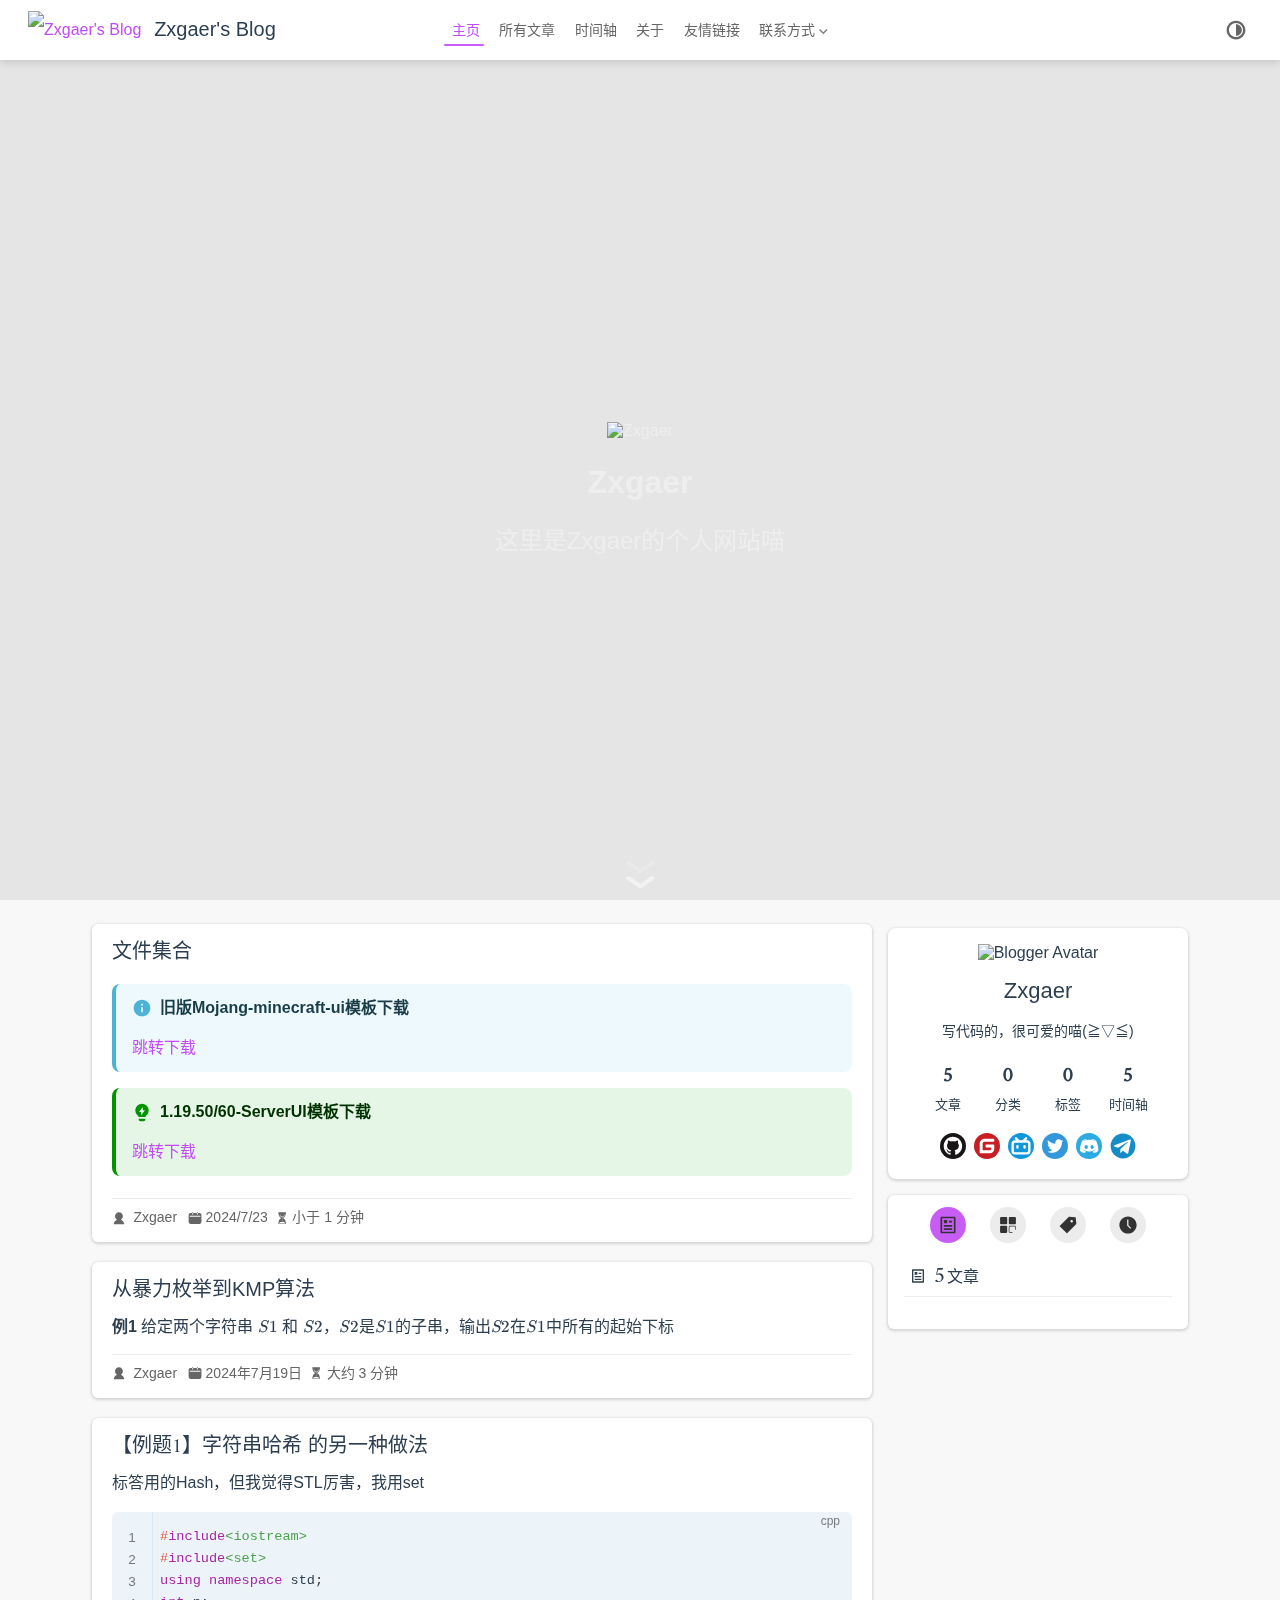
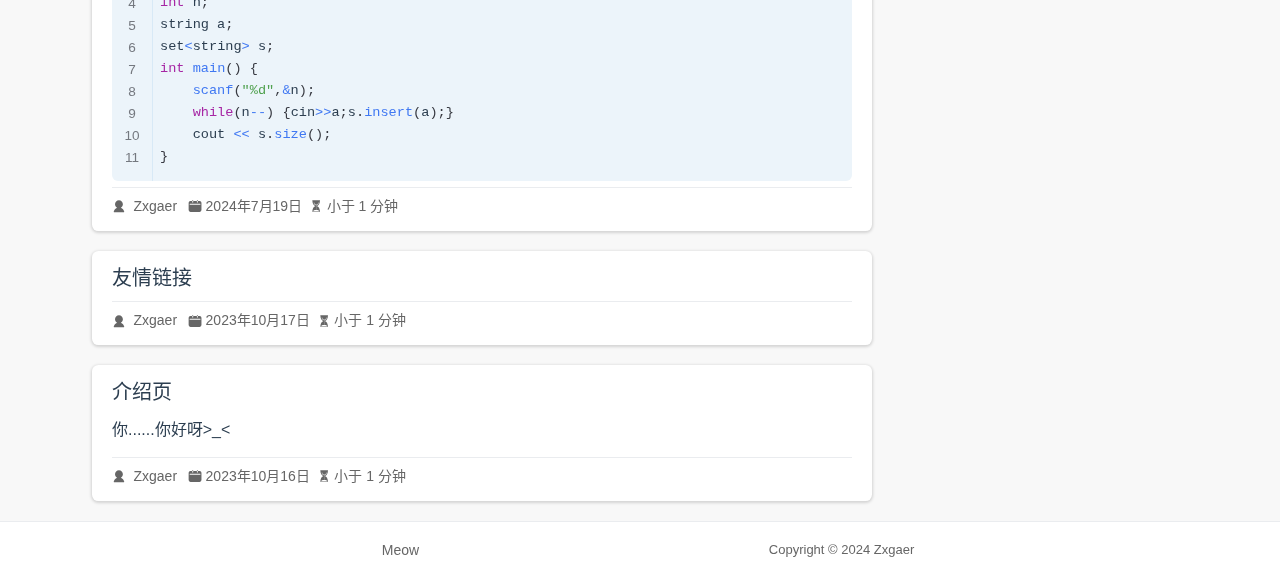
==== commit 8e1c943e: "NewPost" ====
--- a/index.html
+++ b/index.html
@@ -31,19 +31,31 @@
       }
     </script>
     <link rel="preload" href="/assets/style-ab9c1018.css" as="style"><link rel="stylesheet" href="/assets/style-ab9c1018.css">
-    <link rel="modulepreload" href="/assets/app-b77eb5d6.js"><link rel="modulepreload" href="/assets/index.html-3c3567c4.js"><link rel="modulepreload" href="/assets/index.html-40214552.js"><link rel="modulepreload" href="/assets/plugin-vue_export-helper-c27b6911.js"><link rel="prefetch" href="/assets/friendship-link.html-45053aeb.js" as="script"><link rel="prefetch" href="/assets/intro.html-24149f3f.js" as="script"><link rel="prefetch" href="/assets/downloads.html-7e2d3e6a.js" as="script"><link rel="prefetch" href="/assets/404.html-fd59f254.js" as="script"><link rel="prefetch" href="/assets/index.html-b21b9095.js" as="script"><link rel="prefetch" href="/assets/index.html-a4afac23.js" as="script"><link rel="prefetch" href="/assets/index.html-47fb38ab.js" as="script"><link rel="prefetch" href="/assets/index.html-8f285e57.js" as="script"><link rel="prefetch" href="/assets/index.html-b72f7e5a.js" as="script"><link rel="prefetch" href="/assets/index.html-0a021c84.js" as="script"><link rel="prefetch" href="/assets/friendship-link.html-a027adeb.js" as="script"><link rel="prefetch" href="/assets/intro.html-e275e2a3.js" as="script"><link rel="prefetch" href="/assets/downloads.html-b5b3e7a9.js" as="script"><link rel="prefetch" href="/assets/404.html-22a14103.js" as="script"><link rel="prefetch" href="/assets/index.html-141ae0de.js" as="script"><link rel="prefetch" href="/assets/index.html-683a9c83.js" as="script"><link rel="prefetch" href="/assets/index.html-32682060.js" as="script"><link rel="prefetch" href="/assets/index.html-43b81f55.js" as="script"><link rel="prefetch" href="/assets/index.html-0864ec64.js" as="script"><link rel="prefetch" href="/assets/index.html-4942172f.js" as="script"><link rel="prefetch" href="/assets/auto-fe80bb03.js" as="script"><link rel="prefetch" href="/assets/index-2bf332f6.js" as="script"><link rel="prefetch" href="/assets/flowchart-c441f34d.js" as="script"><link rel="prefetch" href="/assets/mermaid.core-afd6e4fe.js" as="script"><link rel="prefetch" href="/assets/highlight.esm-75b11b9d.js" as="script"><link rel="prefetch" href="/assets/markdown.esm-9d5bc2ce.js" as="script"><link rel="prefetch" href="/assets/math.esm-70a288c8.js" as="script"><link rel="prefetch" href="/assets/notes.esm-a106bb2c.js" as="script"><link rel="prefetch" href="/assets/reveal.esm-1a4c3ae7.js" as="script"><link rel="prefetch" href="/assets/search.esm-7e6792e2.js" as="script"><link rel="prefetch" href="/assets/zoom.esm-b83b91d0.js" as="script"><link rel="prefetch" href="/assets/VuePlayground-95d8ad2e.js" as="script"><link rel="prefetch" href="/assets/photoswipe.esm-1464cdb9.js" as="script">
+    <link rel="modulepreload" href="/assets/app-0ce769fb.js"><link rel="modulepreload" href="/assets/index.html-8bf5d11f.js"><link rel="modulepreload" href="/assets/plugin-vue_export-helper-c27b6911.js"><link rel="modulepreload" href="/assets/index.html-3c3567c4.js"><link rel="prefetch" href="/assets/friendship-link.html-45053aeb.js" as="script"><link rel="prefetch" href="/assets/intro.html-24149f3f.js" as="script"><link rel="prefetch" href="/assets/240719_from_normal_to_kmp.html-8d8e4a5d.js" as="script"><link rel="prefetch" href="/assets/240719_method_shash.html-195679de.js" as="script"><link rel="prefetch" href="/assets/downloads.html-2028969c.js" as="script"><link rel="prefetch" href="/assets/404.html-fd59f254.js" as="script"><link rel="prefetch" href="/assets/index.html-b21b9095.js" as="script"><link rel="prefetch" href="/assets/index.html-a4afac23.js" as="script"><link rel="prefetch" href="/assets/index.html-47fb38ab.js" as="script"><link rel="prefetch" href="/assets/index.html-8f285e57.js" as="script"><link rel="prefetch" href="/assets/index.html-b72f7e5a.js" as="script"><link rel="prefetch" href="/assets/index.html-0a021c84.js" as="script"><link rel="prefetch" href="/assets/friendship-link.html-4c6458aa.js" as="script"><link rel="prefetch" href="/assets/intro.html-c5fb1b1e.js" as="script"><link rel="prefetch" href="/assets/240719_from_normal_to_kmp.html-1d99cf21.js" as="script"><link rel="prefetch" href="/assets/240719_method_shash.html-87b213cf.js" as="script"><link rel="prefetch" href="/assets/downloads.html-674ee649.js" as="script"><link rel="prefetch" href="/assets/404.html-b1db7400.js" as="script"><link rel="prefetch" href="/assets/index.html-50ec1f6c.js" as="script"><link rel="prefetch" href="/assets/index.html-abdf9334.js" as="script"><link rel="prefetch" href="/assets/index.html-06e59d96.js" as="script"><link rel="prefetch" href="/assets/index.html-8b30c092.js" as="script"><link rel="prefetch" href="/assets/index.html-4f8ffcdb.js" as="script"><link rel="prefetch" href="/assets/index.html-ae1fb620.js" as="script"><link rel="prefetch" href="/assets/auto-fe80bb03.js" as="script"><link rel="prefetch" href="/assets/index-2bf332f6.js" as="script"><link rel="prefetch" href="/assets/flowchart-c441f34d.js" as="script"><link rel="prefetch" href="/assets/mermaid.core-80a598be.js" as="script"><link rel="prefetch" href="/assets/highlight.esm-75b11b9d.js" as="script"><link rel="prefetch" href="/assets/markdown.esm-9d5bc2ce.js" as="script"><link rel="prefetch" href="/assets/math.esm-70a288c8.js" as="script"><link rel="prefetch" href="/assets/notes.esm-a106bb2c.js" as="script"><link rel="prefetch" href="/assets/reveal.esm-1a4c3ae7.js" as="script"><link rel="prefetch" href="/assets/search.esm-7e6792e2.js" as="script"><link rel="prefetch" href="/assets/zoom.esm-b83b91d0.js" as="script"><link rel="prefetch" href="/assets/VuePlayground-4b34767f.js" as="script"><link rel="prefetch" href="/assets/photoswipe.esm-1464cdb9.js" as="script">
   </head>
   <body>
-    <div id="app"><!--[--><!--[--><!--[--><span tabindex="-1"></span><a href="#main-content" class="vp-skip-link sr-only">跳至主要內容</a><!--]--><!--[--><div class="theme-container no-sidebar"><!--[--><header id="navbar" class="vp-navbar"><div class="vp-navbar-start"><button type="button" class="vp-toggle-sidebar-button" title="Toggle Sidebar"><span class="icon"></span></button><!--[--><!----><!--]--><!--[--><a class="vp-link vp-brand vp-brand" href="/"><img class="vp-nav-logo" src="https://my-blog-1311684959.cos.ap-nanjing.myqcloud.com/fc1.png" alt="Zxgaer&#39;s Blog"><!----><span class="vp-site-name hide-in-pad">Zxgaer&#39;s Blog</span></a><!--]--><!--[--><!----><!--]--></div><div class="vp-navbar-center"><!--[--><!----><!--]--><!--[--><nav class="vp-nav-links"><div class="nav-item hide-in-mobile"><a aria-label="主页" class="vp-link nav-link active nav-link active" href="/"><span class="font-icon icon iconfont icon-home" style=""></span>主页<!----></a></div><div class="nav-item hide-in-mobile"><a aria-label="所有文章" class="vp-link nav-link nav-link" href="/article/"><span class="font-icon icon iconfont icon-blog" style=""></span>所有文章<!----></a></div><div class="nav-item hide-in-mobile"><a aria-label="时间轴" class="vp-link nav-link nav-link" href="/timeline/"><span class="font-icon icon iconfont icon-time" style=""></span>时间轴<!----></a></div><div class="nav-item hide-in-mobile"><a aria-label="关于" class="vp-link nav-link nav-link" href="/intro.html"><span class="font-icon icon iconfont icon-profile" style=""></span>关于<!----></a></div><div class="nav-item hide-in-mobile"><a aria-label="友情链接" class="vp-link nav-link nav-link" href="/friendship-link.html"><span class="font-icon icon iconfont icon-link" style=""></span>友情链接<!----></a></div><div class="nav-item hide-in-mobile"><div class="dropdown-wrapper"><button type="button" class="dropdown-title" aria-label="联系方式"><span class="title"><span class="font-icon icon iconfont icon-proxy" style=""></span>联系方式</span><span class="arrow"></span><ul class="nav-dropdown"><li class="dropdown-item"><a href="https://github.com/Zxgaer" rel="noopener noreferrer" target="_blank" aria-label="Github" class="nav-link"><!---->Github<span><svg class="external-link-icon" xmlns="http://www.w3.org/2000/svg" aria-hidden="true" focusable="false" x="0px" y="0px" viewBox="0 0 100 100" width="15" height="15"><path fill="currentColor" d="M18.8,85.1h56l0,0c2.2,0,4-1.8,4-4v-32h-8v28h-48v-48h28v-8h-32l0,0c-2.2,0-4,1.8-4,4v56C14.8,83.3,16.6,85.1,18.8,85.1z"></path><polygon fill="currentColor" points="45.7,48.7 51.3,54.3 77.2,28.5 77.2,37.2 85.2,37.2 85.2,14.9 62.8,14.9 62.8,22.9 71.5,22.9"></polygon></svg><span class="external-link-icon-sr-only">open in new window</span></span><!----></a></li><li class="dropdown-item"><a href="https://gitee.com/zxgear" rel="noopener noreferrer" target="_blank" aria-label="Gitee" class="nav-link"><!---->Gitee<span><svg class="external-link-icon" xmlns="http://www.w3.org/2000/svg" aria-hidden="true" focusable="false" x="0px" y="0px" viewBox="0 0 100 100" width="15" height="15"><path fill="currentColor" d="M18.8,85.1h56l0,0c2.2,0,4-1.8,4-4v-32h-8v28h-48v-48h28v-8h-32l0,0c-2.2,0-4,1.8-4,4v56C14.8,83.3,16.6,85.1,18.8,85.1z"></path><polygon fill="currentColor" points="45.7,48.7 51.3,54.3 77.2,28.5 77.2,37.2 85.2,37.2 85.2,14.9 62.8,14.9 62.8,22.9 71.5,22.9"></polygon></svg><span class="external-link-icon-sr-only">open in new window</span></span><!----></a></li><li class="dropdown-item"><a href="https://space.bilibili.com/651930576" rel="noopener noreferrer" target="_blank" aria-label="Bilibili" class="nav-link"><!---->Bilibili<span><svg class="external-link-icon" xmlns="http://www.w3.org/2000/svg" aria-hidden="true" focusable="false" x="0px" y="0px" viewBox="0 0 100 100" width="15" height="15"><path fill="currentColor" d="M18.8,85.1h56l0,0c2.2,0,4-1.8,4-4v-32h-8v28h-48v-48h28v-8h-32l0,0c-2.2,0-4,1.8-4,4v56C14.8,83.3,16.6,85.1,18.8,85.1z"></path><polygon fill="currentColor" points="45.7,48.7 51.3,54.3 77.2,28.5 77.2,37.2 85.2,37.2 85.2,14.9 62.8,14.9 62.8,22.9 71.5,22.9"></polygon></svg><span class="external-link-icon-sr-only">open in new window</span></span><!----></a></li><li class="dropdown-item"><a href="https://twitter.com/zxgaer16971" rel="noopener noreferrer" target="_blank" aria-label="X/Twitter" class="nav-link"><!---->X/Twitter<span><svg class="external-link-icon" xmlns="http://www.w3.org/2000/svg" aria-hidden="true" focusable="false" x="0px" y="0px" viewBox="0 0 100 100" width="15" height="15"><path fill="currentColor" d="M18.8,85.1h56l0,0c2.2,0,4-1.8,4-4v-32h-8v28h-48v-48h28v-8h-32l0,0c-2.2,0-4,1.8-4,4v56C14.8,83.3,16.6,85.1,18.8,85.1z"></path><polygon fill="currentColor" points="45.7,48.7 51.3,54.3 77.2,28.5 77.2,37.2 85.2,37.2 85.2,14.9 62.8,14.9 62.8,22.9 71.5,22.9"></polygon></svg><span class="external-link-icon-sr-only">open in new window</span></span><!----></a></li><li class="dropdown-item"><a href="https://discord.com" rel="noopener noreferrer" target="_blank" aria-label="Discord：Reagxz" class="nav-link"><!---->Discord：Reagxz<span><svg class="external-link-icon" xmlns="http://www.w3.org/2000/svg" aria-hidden="true" focusable="false" x="0px" y="0px" viewBox="0 0 100 100" width="15" height="15"><path fill="currentColor" d="M18.8,85.1h56l0,0c2.2,0,4-1.8,4-4v-32h-8v28h-48v-48h28v-8h-32l0,0c-2.2,0-4,1.8-4,4v56C14.8,83.3,16.6,85.1,18.8,85.1z"></path><polygon fill="currentColor" points="45.7,48.7 51.3,54.3 77.2,28.5 77.2,37.2 85.2,37.2 85.2,14.9 62.8,14.9 62.8,22.9 71.5,22.9"></polygon></svg><span class="external-link-icon-sr-only">open in new window</span></span><!----></a></li><li class="dropdown-item"><a href="https://matrix.org" rel="noopener noreferrer" target="_blank" aria-label="@zxgaer:matrix.org" class="nav-link"><!---->@zxgaer:matrix.org<span><svg class="external-link-icon" xmlns="http://www.w3.org/2000/svg" aria-hidden="true" focusable="false" x="0px" y="0px" viewBox="0 0 100 100" width="15" height="15"><path fill="currentColor" d="M18.8,85.1h56l0,0c2.2,0,4-1.8,4-4v-32h-8v28h-48v-48h28v-8h-32l0,0c-2.2,0-4,1.8-4,4v56C14.8,83.3,16.6,85.1,18.8,85.1z"></path><polygon fill="currentColor" points="45.7,48.7 51.3,54.3 77.2,28.5 77.2,37.2 85.2,37.2 85.2,14.9 62.8,14.9 62.8,22.9 71.5,22.9"></polygon></svg><span class="external-link-icon-sr-only">open in new window</span></span><!----></a></li><li class="dropdown-item"><a href="https://t.me/zxgaer16971" rel="noopener noreferrer" target="_blank" aria-label="Telegram" class="nav-link"><!---->Telegram<span><svg class="external-link-icon" xmlns="http://www.w3.org/2000/svg" aria-hidden="true" focusable="false" x="0px" y="0px" viewBox="0 0 100 100" width="15" height="15"><path fill="currentColor" d="M18.8,85.1h56l0,0c2.2,0,4-1.8,4-4v-32h-8v28h-48v-48h28v-8h-32l0,0c-2.2,0-4,1.8-4,4v56C14.8,83.3,16.6,85.1,18.8,85.1z"></path><polygon fill="currentColor" points="45.7,48.7 51.3,54.3 77.2,28.5 77.2,37.2 85.2,37.2 85.2,14.9 62.8,14.9 62.8,22.9 71.5,22.9"></polygon></svg><span class="external-link-icon-sr-only">open in new window</span></span><!----></a></li></ul></button></div></div></nav><!--]--><!--[--><!----><!--]--></div><div class="vp-navbar-end"><!--[--><!----><!--]--><!--[--><!----><!----><div class="nav-item hide-in-mobile"><button type="button" id="appearance-switch"><svg xmlns="http://www.w3.org/2000/svg" class="icon auto-icon" viewBox="0 0 1024 1024" fill="currentColor" aria-label="auto icon" style="display:block;"><path d="M512 992C246.92 992 32 777.08 32 512S246.92 32 512 32s480 214.92 480 480-214.92 480-480 480zm0-840c-198.78 0-360 161.22-360 360 0 198.84 161.22 360 360 360s360-161.16 360-360c0-198.78-161.22-360-360-360zm0 660V212c165.72 0 300 134.34 300 300 0 165.72-134.28 300-300 300z"></path></svg><svg xmlns="http://www.w3.org/2000/svg" class="icon dark-icon" viewBox="0 0 1024 1024" fill="currentColor" aria-label="dark icon" style="display:none;"><path d="M524.8 938.667h-4.267a439.893 439.893 0 0 1-313.173-134.4 446.293 446.293 0 0 1-11.093-597.334A432.213 432.213 0 0 1 366.933 90.027a42.667 42.667 0 0 1 45.227 9.386 42.667 42.667 0 0 1 10.24 42.667 358.4 358.4 0 0 0 82.773 375.893 361.387 361.387 0 0 0 376.747 82.774 42.667 42.667 0 0 1 54.187 55.04 433.493 433.493 0 0 1-99.84 154.88 438.613 438.613 0 0 1-311.467 128z"></path></svg><svg xmlns="http://www.w3.org/2000/svg" class="icon light-icon" viewBox="0 0 1024 1024" fill="currentColor" aria-label="light icon" style="display:none;"><path d="M952 552h-80a40 40 0 0 1 0-80h80a40 40 0 0 1 0 80zM801.88 280.08a41 41 0 0 1-57.96-57.96l57.96-58a41.04 41.04 0 0 1 58 58l-58 57.96zM512 752a240 240 0 1 1 0-480 240 240 0 0 1 0 480zm0-560a40 40 0 0 1-40-40V72a40 40 0 0 1 80 0v80a40 40 0 0 1-40 40zm-289.88 88.08-58-57.96a41.04 41.04 0 0 1 58-58l57.96 58a41 41 0 0 1-57.96 57.96zM192 512a40 40 0 0 1-40 40H72a40 40 0 0 1 0-80h80a40 40 0 0 1 40 40zm30.12 231.92a41 41 0 0 1 57.96 57.96l-57.96 58a41.04 41.04 0 0 1-58-58l58-57.96zM512 832a40 40 0 0 1 40 40v80a40 40 0 0 1-80 0v-80a40 40 0 0 1 40-40zm289.88-88.08 58 57.96a41.04 41.04 0 0 1-58 58l-57.96-58a41 41 0 0 1 57.96-57.96z"></path></svg></button></div><!----><!--]--><!--[--><!----><!--]--><button type="button" class="vp-toggle-navbar-button" aria-label="Toggle Navbar" aria-expanded="false" aria-controls="nav-screen"><span><span class="vp-top"></span><span class="vp-middle"></span><span class="vp-bottom"></span></span></button></div></header><!----><!--]--><!----><div class="toggle-sidebar-wrapper"><span class="arrow start"></span></div><aside id="sidebar" class="vp-sidebar"><!--[--><!----><!--]--><ul class="vp-sidebar-links"></ul><!--[--><!----><!--]--></aside><!--[--><div class="vp-page vp-blog"><div class="vp-blog-hero fullscreen"><!--[--><div class="vp-blog-mask" style="background:url(https://my-blog-1311684959.cos.ap-nanjing.myqcloud.com/main-filter.png) center/cover no-repeat;"></div><!----><!--]--><!--[--><!--[--><img class="vp-blog-hero-image" style="" src="https://my-blog-1311684959.cos.ap-nanjing.myqcloud.com/fc.png" alt="Zxgaer"><!--]--><h1 class="vp-blog-hero-title">Zxgaer</h1><p class="vp-blog-hero-description">这里是Zxgaer的个人网站喵</p><!--]--><button type="button" class="slide-down-button"><svg xmlns="http://www.w3.org/2000/svg" class="icon slide-down-icon" viewBox="0 0 1024 1024" fill="currentColor" aria-label="slide-down icon"><path d="M108.775 312.23c13.553 0 27.106 3.734 39.153 11.806l375.205 250.338 363.641-252.808c32.587-21.624 76.499-12.83 98.123 19.757 21.685 32.467 12.95 76.56-19.576 98.184l-402.854 278.89c-23.733 15.901-54.694 15.962-78.547.12L69.501 442.097c-32.647-21.685-41.441-65.777-19.817-98.304 13.734-20.54 36.201-31.563 59.09-31.563Z"></path></svg><svg xmlns="http://www.w3.org/2000/svg" class="icon slide-down-icon" viewBox="0 0 1024 1024" fill="currentColor" aria-label="slide-down icon"><path d="M108.775 312.23c13.553 0 27.106 3.734 39.153 11.806l375.205 250.338 363.641-252.808c32.587-21.624 76.499-12.83 98.123 19.757 21.685 32.467 12.95 76.56-19.576 98.184l-402.854 278.89c-23.733 15.901-54.694 15.962-78.547.12L69.501 442.097c-32.647-21.685-41.441-65.777-19.817-98.304 13.734-20.54 36.201-31.563 59.09-31.563Z"></path></svg></button></div><div class="blog-page-wrapper"><main id="main-content" class="vp-blog-main"><!----><div id="article-list" class="vp-article-list"><div class="vp-article-wrapper"><article class="vp-article-item" vocab="https://schema.org/" typeof="Article"><!--[--><!--]--><!----><a class="vp-link" href="/friendship-link.html"><header class="vp-article-title"><!----><!----><span property="headline">友情链接</span></header></a><!----><hr class="vp-article-hr"><div class="page-info"><span class="page-author-info" aria-label="作者🖊" data-balloon-pos="down"><svg xmlns="http://www.w3.org/2000/svg" class="icon author-icon" viewBox="0 0 1024 1024" fill="currentColor" aria-label="author icon"><path d="M649.6 633.6c86.4-48 147.2-144 147.2-249.6 0-160-128-288-288-288s-288 128-288 288c0 108.8 57.6 201.6 147.2 249.6-121.6 48-214.4 153.6-240 288-3.2 9.6 0 19.2 6.4 25.6 3.2 9.6 12.8 12.8 22.4 12.8h704c9.6 0 19.2-3.2 25.6-12.8 6.4-6.4 9.6-16 6.4-25.6-25.6-134.4-121.6-240-243.2-288z"></path></svg><span><a class="page-author-item" href="https://zxgaer.top" target="_blank" rel="noopener noreferrer">Zxgaer</a></span><span property="author" content="Zxgaer"></span></span><!----><span class="page-date-info" aria-label="写作日期📅" data-balloon-pos="down"><svg xmlns="http://www.w3.org/2000/svg" class="icon calendar-icon" viewBox="0 0 1024 1024" fill="currentColor" aria-label="calendar icon"><path d="M716.4 110.137c0-18.753-14.72-33.473-33.472-33.473-18.753 0-33.473 14.72-33.473 33.473v33.473h66.993v-33.473zm-334.87 0c0-18.753-14.72-33.473-33.473-33.473s-33.52 14.72-33.52 33.473v33.473h66.993v-33.473zm468.81 33.52H716.4v100.465c0 18.753-14.72 33.473-33.472 33.473a33.145 33.145 0 01-33.473-33.473V143.657H381.53v100.465c0 18.753-14.72 33.473-33.473 33.473a33.145 33.145 0 01-33.473-33.473V143.657H180.6A134.314 134.314 0 0046.66 277.595v535.756A134.314 134.314 0 00180.6 947.289h669.74a134.36 134.36 0 00133.94-133.938V277.595a134.314 134.314 0 00-133.94-133.938zm33.473 267.877H147.126a33.145 33.145 0 01-33.473-33.473c0-18.752 14.72-33.473 33.473-33.473h736.687c18.752 0 33.472 14.72 33.472 33.473a33.145 33.145 0 01-33.472 33.473z"></path></svg><span><!----></span><meta property="datePublished" content="2023-10-17T00:00:00.000Z"></span><!----><span class="page-reading-time-info" aria-label="阅读时间⌛" data-balloon-pos="down"><svg xmlns="http://www.w3.org/2000/svg" class="icon timer-icon" viewBox="0 0 1024 1024" fill="currentColor" aria-label="timer icon"><path d="M799.387 122.15c4.402-2.978 7.38-7.897 7.38-13.463v-1.165c0-8.933-7.38-16.312-16.312-16.312H256.33c-8.933 0-16.311 7.38-16.311 16.312v1.165c0 5.825 2.977 10.874 7.637 13.592 4.143 194.44 97.22 354.963 220.201 392.763-122.204 37.542-214.893 196.511-220.2 389.397-4.661 5.049-7.638 11.651-7.638 19.03v5.825h566.49v-5.825c0-7.379-2.849-13.981-7.509-18.9-5.049-193.016-97.867-351.985-220.2-389.527 123.24-37.67 216.446-198.453 220.588-392.892zM531.16 450.445v352.632c117.674 1.553 211.787 40.778 211.787 88.676H304.097c0-48.286 95.149-87.382 213.728-88.676V450.445c-93.077-3.107-167.901-81.297-167.901-177.093 0-8.803 6.99-15.793 15.793-15.793 8.803 0 15.794 6.99 15.794 15.793 0 80.261 63.69 145.635 142.01 145.635s142.011-65.374 142.011-145.635c0-8.803 6.99-15.793 15.794-15.793s15.793 6.99 15.793 15.793c0 95.019-73.789 172.82-165.96 177.093z"></path></svg><span>小于 1 分钟</span><meta property="timeRequired" content="PT1M"></span><!----><!----></div></article></div><div class="vp-article-wrapper"><article class="vp-article-item" vocab="https://schema.org/" typeof="Article"><!--[--><!--]--><!----><a class="vp-link" href="/intro.html"><header class="vp-article-title"><!----><!----><span property="headline">介绍页</span></header></a><div class="vp-article-excerpt"><h1> 介绍页</h1>
-<p>你......你好呀&gt;_&lt;</p>
-</div><hr class="vp-article-hr"><div class="page-info"><span class="page-author-info" aria-label="作者🖊" data-balloon-pos="down"><svg xmlns="http://www.w3.org/2000/svg" class="icon author-icon" viewBox="0 0 1024 1024" fill="currentColor" aria-label="author icon"><path d="M649.6 633.6c86.4-48 147.2-144 147.2-249.6 0-160-128-288-288-288s-288 128-288 288c0 108.8 57.6 201.6 147.2 249.6-121.6 48-214.4 153.6-240 288-3.2 9.6 0 19.2 6.4 25.6 3.2 9.6 12.8 12.8 22.4 12.8h704c9.6 0 19.2-3.2 25.6-12.8 6.4-6.4 9.6-16 6.4-25.6-25.6-134.4-121.6-240-243.2-288z"></path></svg><span><a class="page-author-item" href="https://zxgaer.top" target="_blank" rel="noopener noreferrer">Zxgaer</a></span><span property="author" content="Zxgaer"></span></span><!----><span class="page-date-info" aria-label="写作日期📅" data-balloon-pos="down"><svg xmlns="http://www.w3.org/2000/svg" class="icon calendar-icon" viewBox="0 0 1024 1024" fill="currentColor" aria-label="calendar icon"><path d="M716.4 110.137c0-18.753-14.72-33.473-33.472-33.473-18.753 0-33.473 14.72-33.473 33.473v33.473h66.993v-33.473zm-334.87 0c0-18.753-14.72-33.473-33.473-33.473s-33.52 14.72-33.52 33.473v33.473h66.993v-33.473zm468.81 33.52H716.4v100.465c0 18.753-14.72 33.473-33.472 33.473a33.145 33.145 0 01-33.473-33.473V143.657H381.53v100.465c0 18.753-14.72 33.473-33.473 33.473a33.145 33.145 0 01-33.473-33.473V143.657H180.6A134.314 134.314 0 0046.66 277.595v535.756A134.314 134.314 0 00180.6 947.289h669.74a134.36 134.36 0 00133.94-133.938V277.595a134.314 134.314 0 00-133.94-133.938zm33.473 267.877H147.126a33.145 33.145 0 01-33.473-33.473c0-18.752 14.72-33.473 33.473-33.473h736.687c18.752 0 33.472 14.72 33.472 33.473a33.145 33.145 0 01-33.472 33.473z"></path></svg><span><!----></span><meta property="datePublished" content="2023-10-16T00:00:00.000Z"></span><!----><span class="page-reading-time-info" aria-label="阅读时间⌛" data-balloon-pos="down"><svg xmlns="http://www.w3.org/2000/svg" class="icon timer-icon" viewBox="0 0 1024 1024" fill="currentColor" aria-label="timer icon"><path d="M799.387 122.15c4.402-2.978 7.38-7.897 7.38-13.463v-1.165c0-8.933-7.38-16.312-16.312-16.312H256.33c-8.933 0-16.311 7.38-16.311 16.312v1.165c0 5.825 2.977 10.874 7.637 13.592 4.143 194.44 97.22 354.963 220.201 392.763-122.204 37.542-214.893 196.511-220.2 389.397-4.661 5.049-7.638 11.651-7.638 19.03v5.825h566.49v-5.825c0-7.379-2.849-13.981-7.509-18.9-5.049-193.016-97.867-351.985-220.2-389.527 123.24-37.67 216.446-198.453 220.588-392.892zM531.16 450.445v352.632c117.674 1.553 211.787 40.778 211.787 88.676H304.097c0-48.286 95.149-87.382 213.728-88.676V450.445c-93.077-3.107-167.901-81.297-167.901-177.093 0-8.803 6.99-15.793 15.793-15.793 8.803 0 15.794 6.99 15.794 15.793 0 80.261 63.69 145.635 142.01 145.635s142.011-65.374 142.011-145.635c0-8.803 6.99-15.793 15.794-15.793s15.793 6.99 15.793 15.793c0 95.019-73.789 172.82-165.96 177.093z"></path></svg><span>小于 1 分钟</span><meta property="timeRequired" content="PT1M"></span><!----><!----></div></article></div><div class="vp-article-wrapper"><article class="vp-article-item" vocab="https://schema.org/" typeof="Article"><!--[--><!--]--><!----><a class="vp-link" href="/posts/downloads.html"><header class="vp-article-title"><!----><!----><span property="headline">文件集合</span></header></a><div class="vp-article-excerpt"><div class="hint-container info">
+    <div id="app"><!--[--><!--[--><!--[--><span tabindex="-1"></span><a href="#main-content" class="vp-skip-link sr-only">跳至主要內容</a><!--]--><!--[--><div class="theme-container no-sidebar"><!--[--><header id="navbar" class="vp-navbar"><div class="vp-navbar-start"><button type="button" class="vp-toggle-sidebar-button" title="Toggle Sidebar"><span class="icon"></span></button><!--[--><!----><!--]--><!--[--><a class="vp-link vp-brand vp-brand" href="/"><img class="vp-nav-logo" src="https://my-blog-1311684959.cos.ap-nanjing.myqcloud.com/fc1.png" alt="Zxgaer&#39;s Blog"><!----><span class="vp-site-name hide-in-pad">Zxgaer&#39;s Blog</span></a><!--]--><!--[--><!----><!--]--></div><div class="vp-navbar-center"><!--[--><!----><!--]--><!--[--><nav class="vp-nav-links"><div class="nav-item hide-in-mobile"><a aria-label="主页" class="vp-link nav-link active nav-link active" href="/"><span class="font-icon icon iconfont icon-home" style=""></span>主页<!----></a></div><div class="nav-item hide-in-mobile"><a aria-label="所有文章" class="vp-link nav-link nav-link" href="/article/"><span class="font-icon icon iconfont icon-blog" style=""></span>所有文章<!----></a></div><div class="nav-item hide-in-mobile"><a aria-label="时间轴" class="vp-link nav-link nav-link" href="/timeline/"><span class="font-icon icon iconfont icon-time" style=""></span>时间轴<!----></a></div><div class="nav-item hide-in-mobile"><a aria-label="关于" class="vp-link nav-link nav-link" href="/intro.html"><span class="font-icon icon iconfont icon-profile" style=""></span>关于<!----></a></div><div class="nav-item hide-in-mobile"><a aria-label="友情链接" class="vp-link nav-link nav-link" href="/friendship-link.html"><span class="font-icon icon iconfont icon-link" style=""></span>友情链接<!----></a></div><div class="nav-item hide-in-mobile"><div class="dropdown-wrapper"><button type="button" class="dropdown-title" aria-label="联系方式"><span class="title"><span class="font-icon icon iconfont icon-proxy" style=""></span>联系方式</span><span class="arrow"></span><ul class="nav-dropdown"><li class="dropdown-item"><a href="https://github.com/Zxgaer" rel="noopener noreferrer" target="_blank" aria-label="Github" class="nav-link"><!---->Github<span><svg class="external-link-icon" xmlns="http://www.w3.org/2000/svg" aria-hidden="true" focusable="false" x="0px" y="0px" viewBox="0 0 100 100" width="15" height="15"><path fill="currentColor" d="M18.8,85.1h56l0,0c2.2,0,4-1.8,4-4v-32h-8v28h-48v-48h28v-8h-32l0,0c-2.2,0-4,1.8-4,4v56C14.8,83.3,16.6,85.1,18.8,85.1z"></path><polygon fill="currentColor" points="45.7,48.7 51.3,54.3 77.2,28.5 77.2,37.2 85.2,37.2 85.2,14.9 62.8,14.9 62.8,22.9 71.5,22.9"></polygon></svg><span class="external-link-icon-sr-only">open in new window</span></span><!----></a></li><li class="dropdown-item"><a href="https://gitee.com/zxgear" rel="noopener noreferrer" target="_blank" aria-label="Gitee" class="nav-link"><!---->Gitee<span><svg class="external-link-icon" xmlns="http://www.w3.org/2000/svg" aria-hidden="true" focusable="false" x="0px" y="0px" viewBox="0 0 100 100" width="15" height="15"><path fill="currentColor" d="M18.8,85.1h56l0,0c2.2,0,4-1.8,4-4v-32h-8v28h-48v-48h28v-8h-32l0,0c-2.2,0-4,1.8-4,4v56C14.8,83.3,16.6,85.1,18.8,85.1z"></path><polygon fill="currentColor" points="45.7,48.7 51.3,54.3 77.2,28.5 77.2,37.2 85.2,37.2 85.2,14.9 62.8,14.9 62.8,22.9 71.5,22.9"></polygon></svg><span class="external-link-icon-sr-only">open in new window</span></span><!----></a></li><li class="dropdown-item"><a href="https://space.bilibili.com/651930576" rel="noopener noreferrer" target="_blank" aria-label="Bilibili" class="nav-link"><!---->Bilibili<span><svg class="external-link-icon" xmlns="http://www.w3.org/2000/svg" aria-hidden="true" focusable="false" x="0px" y="0px" viewBox="0 0 100 100" width="15" height="15"><path fill="currentColor" d="M18.8,85.1h56l0,0c2.2,0,4-1.8,4-4v-32h-8v28h-48v-48h28v-8h-32l0,0c-2.2,0-4,1.8-4,4v56C14.8,83.3,16.6,85.1,18.8,85.1z"></path><polygon fill="currentColor" points="45.7,48.7 51.3,54.3 77.2,28.5 77.2,37.2 85.2,37.2 85.2,14.9 62.8,14.9 62.8,22.9 71.5,22.9"></polygon></svg><span class="external-link-icon-sr-only">open in new window</span></span><!----></a></li><li class="dropdown-item"><a href="https://twitter.com/zxgaer16971" rel="noopener noreferrer" target="_blank" aria-label="X/Twitter" class="nav-link"><!---->X/Twitter<span><svg class="external-link-icon" xmlns="http://www.w3.org/2000/svg" aria-hidden="true" focusable="false" x="0px" y="0px" viewBox="0 0 100 100" width="15" height="15"><path fill="currentColor" d="M18.8,85.1h56l0,0c2.2,0,4-1.8,4-4v-32h-8v28h-48v-48h28v-8h-32l0,0c-2.2,0-4,1.8-4,4v56C14.8,83.3,16.6,85.1,18.8,85.1z"></path><polygon fill="currentColor" points="45.7,48.7 51.3,54.3 77.2,28.5 77.2,37.2 85.2,37.2 85.2,14.9 62.8,14.9 62.8,22.9 71.5,22.9"></polygon></svg><span class="external-link-icon-sr-only">open in new window</span></span><!----></a></li><li class="dropdown-item"><a href="https://discord.com" rel="noopener noreferrer" target="_blank" aria-label="Discord：Reagxz" class="nav-link"><!---->Discord：Reagxz<span><svg class="external-link-icon" xmlns="http://www.w3.org/2000/svg" aria-hidden="true" focusable="false" x="0px" y="0px" viewBox="0 0 100 100" width="15" height="15"><path fill="currentColor" d="M18.8,85.1h56l0,0c2.2,0,4-1.8,4-4v-32h-8v28h-48v-48h28v-8h-32l0,0c-2.2,0-4,1.8-4,4v56C14.8,83.3,16.6,85.1,18.8,85.1z"></path><polygon fill="currentColor" points="45.7,48.7 51.3,54.3 77.2,28.5 77.2,37.2 85.2,37.2 85.2,14.9 62.8,14.9 62.8,22.9 71.5,22.9"></polygon></svg><span class="external-link-icon-sr-only">open in new window</span></span><!----></a></li><li class="dropdown-item"><a href="https://matrix.org" rel="noopener noreferrer" target="_blank" aria-label="@zxgaer:matrix.org" class="nav-link"><!---->@zxgaer:matrix.org<span><svg class="external-link-icon" xmlns="http://www.w3.org/2000/svg" aria-hidden="true" focusable="false" x="0px" y="0px" viewBox="0 0 100 100" width="15" height="15"><path fill="currentColor" d="M18.8,85.1h56l0,0c2.2,0,4-1.8,4-4v-32h-8v28h-48v-48h28v-8h-32l0,0c-2.2,0-4,1.8-4,4v56C14.8,83.3,16.6,85.1,18.8,85.1z"></path><polygon fill="currentColor" points="45.7,48.7 51.3,54.3 77.2,28.5 77.2,37.2 85.2,37.2 85.2,14.9 62.8,14.9 62.8,22.9 71.5,22.9"></polygon></svg><span class="external-link-icon-sr-only">open in new window</span></span><!----></a></li><li class="dropdown-item"><a href="https://t.me/zxgaer16971" rel="noopener noreferrer" target="_blank" aria-label="Telegram" class="nav-link"><!---->Telegram<span><svg class="external-link-icon" xmlns="http://www.w3.org/2000/svg" aria-hidden="true" focusable="false" x="0px" y="0px" viewBox="0 0 100 100" width="15" height="15"><path fill="currentColor" d="M18.8,85.1h56l0,0c2.2,0,4-1.8,4-4v-32h-8v28h-48v-48h28v-8h-32l0,0c-2.2,0-4,1.8-4,4v56C14.8,83.3,16.6,85.1,18.8,85.1z"></path><polygon fill="currentColor" points="45.7,48.7 51.3,54.3 77.2,28.5 77.2,37.2 85.2,37.2 85.2,14.9 62.8,14.9 62.8,22.9 71.5,22.9"></polygon></svg><span class="external-link-icon-sr-only">open in new window</span></span><!----></a></li></ul></button></div></div></nav><!--]--><!--[--><!----><!--]--></div><div class="vp-navbar-end"><!--[--><!----><!--]--><!--[--><!----><!----><div class="nav-item hide-in-mobile"><button type="button" id="appearance-switch"><svg xmlns="http://www.w3.org/2000/svg" class="icon auto-icon" viewBox="0 0 1024 1024" fill="currentColor" aria-label="auto icon" style="display:block;"><path d="M512 992C246.92 992 32 777.08 32 512S246.92 32 512 32s480 214.92 480 480-214.92 480-480 480zm0-840c-198.78 0-360 161.22-360 360 0 198.84 161.22 360 360 360s360-161.16 360-360c0-198.78-161.22-360-360-360zm0 660V212c165.72 0 300 134.34 300 300 0 165.72-134.28 300-300 300z"></path></svg><svg xmlns="http://www.w3.org/2000/svg" class="icon dark-icon" viewBox="0 0 1024 1024" fill="currentColor" aria-label="dark icon" style="display:none;"><path d="M524.8 938.667h-4.267a439.893 439.893 0 0 1-313.173-134.4 446.293 446.293 0 0 1-11.093-597.334A432.213 432.213 0 0 1 366.933 90.027a42.667 42.667 0 0 1 45.227 9.386 42.667 42.667 0 0 1 10.24 42.667 358.4 358.4 0 0 0 82.773 375.893 361.387 361.387 0 0 0 376.747 82.774 42.667 42.667 0 0 1 54.187 55.04 433.493 433.493 0 0 1-99.84 154.88 438.613 438.613 0 0 1-311.467 128z"></path></svg><svg xmlns="http://www.w3.org/2000/svg" class="icon light-icon" viewBox="0 0 1024 1024" fill="currentColor" aria-label="light icon" style="display:none;"><path d="M952 552h-80a40 40 0 0 1 0-80h80a40 40 0 0 1 0 80zM801.88 280.08a41 41 0 0 1-57.96-57.96l57.96-58a41.04 41.04 0 0 1 58 58l-58 57.96zM512 752a240 240 0 1 1 0-480 240 240 0 0 1 0 480zm0-560a40 40 0 0 1-40-40V72a40 40 0 0 1 80 0v80a40 40 0 0 1-40 40zm-289.88 88.08-58-57.96a41.04 41.04 0 0 1 58-58l57.96 58a41 41 0 0 1-57.96 57.96zM192 512a40 40 0 0 1-40 40H72a40 40 0 0 1 0-80h80a40 40 0 0 1 40 40zm30.12 231.92a41 41 0 0 1 57.96 57.96l-57.96 58a41.04 41.04 0 0 1-58-58l58-57.96zM512 832a40 40 0 0 1 40 40v80a40 40 0 0 1-80 0v-80a40 40 0 0 1 40-40zm289.88-88.08 58 57.96a41.04 41.04 0 0 1-58 58l-57.96-58a41 41 0 0 1 57.96-57.96z"></path></svg></button></div><!----><!--]--><!--[--><!----><!--]--><button type="button" class="vp-toggle-navbar-button" aria-label="Toggle Navbar" aria-expanded="false" aria-controls="nav-screen"><span><span class="vp-top"></span><span class="vp-middle"></span><span class="vp-bottom"></span></span></button></div></header><!----><!--]--><!----><div class="toggle-sidebar-wrapper"><span class="arrow start"></span></div><aside id="sidebar" class="vp-sidebar"><!--[--><!----><!--]--><ul class="vp-sidebar-links"></ul><!--[--><!----><!--]--></aside><!--[--><div class="vp-page vp-blog"><div class="vp-blog-hero fullscreen"><!--[--><div class="vp-blog-mask" style="background:url(https://my-blog-1311684959.cos.ap-nanjing.myqcloud.com/main-filter.png) center/cover no-repeat;"></div><!----><!--]--><!--[--><!--[--><img class="vp-blog-hero-image" style="" src="https://my-blog-1311684959.cos.ap-nanjing.myqcloud.com/fc.png" alt="Zxgaer"><!--]--><h1 class="vp-blog-hero-title">Zxgaer</h1><p class="vp-blog-hero-description">这里是Zxgaer的个人网站喵</p><!--]--><button type="button" class="slide-down-button"><svg xmlns="http://www.w3.org/2000/svg" class="icon slide-down-icon" viewBox="0 0 1024 1024" fill="currentColor" aria-label="slide-down icon"><path d="M108.775 312.23c13.553 0 27.106 3.734 39.153 11.806l375.205 250.338 363.641-252.808c32.587-21.624 76.499-12.83 98.123 19.757 21.685 32.467 12.95 76.56-19.576 98.184l-402.854 278.89c-23.733 15.901-54.694 15.962-78.547.12L69.501 442.097c-32.647-21.685-41.441-65.777-19.817-98.304 13.734-20.54 36.201-31.563 59.09-31.563Z"></path></svg><svg xmlns="http://www.w3.org/2000/svg" class="icon slide-down-icon" viewBox="0 0 1024 1024" fill="currentColor" aria-label="slide-down icon"><path d="M108.775 312.23c13.553 0 27.106 3.734 39.153 11.806l375.205 250.338 363.641-252.808c32.587-21.624 76.499-12.83 98.123 19.757 21.685 32.467 12.95 76.56-19.576 98.184l-402.854 278.89c-23.733 15.901-54.694 15.962-78.547.12L69.501 442.097c-32.647-21.685-41.441-65.777-19.817-98.304 13.734-20.54 36.201-31.563 59.09-31.563Z"></path></svg></button></div><div class="blog-page-wrapper"><main id="main-content" class="vp-blog-main"><!----><div id="article-list" class="vp-article-list"><div class="vp-article-wrapper"><article class="vp-article-item" vocab="https://schema.org/" typeof="Article"><!--[--><!--]--><!----><a class="vp-link" href="/posts/downloads.html"><header class="vp-article-title"><!----><!----><span property="headline">文件集合</span></header></a><div class="vp-article-excerpt"><div class="hint-container info">
 <p class="hint-container-title">旧版Mojang-minecraft-ui模板下载</p>
 <p><a href="https://my-blog-1311684959.cos.ap-nanjing.myqcloud.com/GameTest.mcpack" target="_blank" rel="noopener noreferrer">跳转下载</a></p>
 </div>
 <div class="hint-container tip">
 <p class="hint-container-title">1.19.50/60-ServerUI模板下载</p>
 <p><a href="https://my-blog-1311684959.cos.ap-nanjing.myqcloud.com/UI-Example.mcpack" target="_blank" rel="noopener noreferrer">跳转下载</a></p>
-</div></div><hr class="vp-article-hr"><div class="page-info"><span class="page-author-info" aria-label="作者🖊" data-balloon-pos="down"><svg xmlns="http://www.w3.org/2000/svg" class="icon author-icon" viewBox="0 0 1024 1024" fill="currentColor" aria-label="author icon"><path d="M649.6 633.6c86.4-48 147.2-144 147.2-249.6 0-160-128-288-288-288s-288 128-288 288c0 108.8 57.6 201.6 147.2 249.6-121.6 48-214.4 153.6-240 288-3.2 9.6 0 19.2 6.4 25.6 3.2 9.6 12.8 12.8 22.4 12.8h704c9.6 0 19.2-3.2 25.6-12.8 6.4-6.4 9.6-16 6.4-25.6-25.6-134.4-121.6-240-243.2-288z"></path></svg><span><a class="page-author-item" href="https://zxgaer.top" target="_blank" rel="noopener noreferrer">Zxgaer</a></span><span property="author" content="Zxgaer"></span></span><!----><!----><!----><span class="page-reading-time-info" aria-label="阅读时间⌛" data-balloon-pos="down"><svg xmlns="http://www.w3.org/2000/svg" class="icon timer-icon" viewBox="0 0 1024 1024" fill="currentColor" aria-label="timer icon"><path d="M799.387 122.15c4.402-2.978 7.38-7.897 7.38-13.463v-1.165c0-8.933-7.38-16.312-16.312-16.312H256.33c-8.933 0-16.311 7.38-16.311 16.312v1.165c0 5.825 2.977 10.874 7.637 13.592 4.143 194.44 97.22 354.963 220.201 392.763-122.204 37.542-214.893 196.511-220.2 389.397-4.661 5.049-7.638 11.651-7.638 19.03v5.825h566.49v-5.825c0-7.379-2.849-13.981-7.509-18.9-5.049-193.016-97.867-351.985-220.2-389.527 123.24-37.67 216.446-198.453 220.588-392.892zM531.16 450.445v352.632c117.674 1.553 211.787 40.778 211.787 88.676H304.097c0-48.286 95.149-87.382 213.728-88.676V450.445c-93.077-3.107-167.901-81.297-167.901-177.093 0-8.803 6.99-15.793 15.793-15.793 8.803 0 15.794 6.99 15.794 15.793 0 80.261 63.69 145.635 142.01 145.635s142.011-65.374 142.011-145.635c0-8.803 6.99-15.793 15.794-15.793s15.793 6.99 15.793 15.793c0 95.019-73.789 172.82-165.96 177.093z"></path></svg><span>小于 1 分钟</span><meta property="timeRequired" content="PT1M"></span><!----><!----></div></article></div><div class="vp-pagination"></div></div></main><aside class="vp-blog-info-wrapper"><div class="vp-blogger-info" vocab="https://schema.org/" typeof="Person"><div class="vp-blogger" style="cursor:pointer;" aria-label="个人介绍" data-balloon-pos="down" role="navigation"><img class="vp-blogger-avatar" src="https://my-blog-1311684959.cos.ap-nanjing.myqcloud.com/fc1.png" property="image" alt="Blogger Avatar"><div class="vp-blogger-name" property="name">Zxgaer</div><div class="vp-blogger-description">写代码的，很可爱的喵(⁠≧⁠▽⁠≦⁠)</div><meta property="url" content="/intro.html"></div><div class="vp-blog-counts"><a class="vp-link vp-blog-count vp-blog-count" href="/article/"><div class="count">3</div><div>文章</div></a><a class="vp-link vp-blog-count vp-blog-count" href="/category/"><div class="count">0</div><div>分类</div></a><a class="vp-link vp-blog-count vp-blog-count" href="/tag/"><div class="count">0</div><div>标签</div></a><a class="vp-link vp-blog-count vp-blog-count" href="/timeline/"><div class="count">2</div><div>时间轴</div></a></div><div class="vp-social-medias"><a class="vp-social-media" href="https://github.com/Zxgaer" rel="noopener noreferrer" target="_blank" aria-label="GitHub" data-balloon-pos="up"><svg xmlns="http://www.w3.org/2000/svg" class="icon github-icon" viewBox="0 0 1024 1024"><circle cx="512" cy="512" r="512" fill="#171515"/><path fill="#fff" d="M509.423 146.442c-200.317 0-362.756 162.42-362.756 362.8 0 160.266 103.936 296.24 248.109 344.217 18.139 3.327 24.76-7.872 24.76-17.486 0-8.613-.313-31.427-.49-61.702-100.912 21.923-122.205-48.63-122.205-48.63-16.495-41.91-40.28-53.067-40.28-53.067-32.937-22.51 2.492-22.053 2.492-22.053 36.407 2.566 55.568 37.386 55.568 37.386 32.362 55.438 84.907 39.43 105.58 30.143 3.296-23.444 12.667-39.43 23.032-48.498-80.557-9.156-165.246-40.28-165.246-179.297 0-39.604 14.135-71.988 37.342-97.348-3.731-9.178-16.18-46.063 3.556-96.009 0 0 30.46-9.754 99.76 37.19 28.937-8.048 59.97-12.071 90.823-12.211 30.807.14 61.843 4.165 90.822 12.21 69.26-46.944 99.663-37.189 99.663-37.189 19.792 49.946 7.34 86.831 3.61 96.01 23.25 25.359 37.29 57.742 37.29 97.347 0 139.366-84.82 170.033-165.637 179.013 13.026 11.2 24.628 33.342 24.628 67.182 0 48.498-.445 87.627-.445 99.521 0 9.702 6.535 20.988 24.945 17.444 144.03-48.067 247.881-183.95 247.881-344.175 0-200.378-162.442-362.798-362.802-362.798z"/></svg></a><a class="vp-social-media" href="https://gitee.com/zxgaer" rel="noopener noreferrer" target="_blank" aria-label="Gitee" data-balloon-pos="up"><svg xmlns="http://www.w3.org/2000/svg" class="icon gitee-icon" viewBox="0 0 1024 1024"><circle cx="512" cy="512" r="512" fill="#C71D23"/><path fill="#fff" d="M772.953 454.723H480.17v.006a25.46 25.46 0 0 0-25.46 25.453l-.025 63.649a25.46 25.46 0 0 0 25.46 25.466l178.242-.007a25.46 25.46 0 0 1 25.459 25.46v12.73c0 42.18-34.198 76.378-76.378 76.378H365.583a25.46 25.46 0 0 1-25.46-25.46V416.533h-.006c0-42.18 34.192-76.378 76.378-76.378h356.388v-.013a25.46 25.46 0 0 0 25.46-25.446l.057-63.65h.013a25.46 25.46 0 0 0-25.46-25.471l-356.432.012c-105.453 0-190.946 85.493-190.946 190.946v356.433a25.46 25.46 0 0 0 25.46 25.46H626.56c94.913 0 171.852-76.94 171.852-171.852V480.182a25.46 25.46 0 0 0-25.46-25.46z"/></svg></a><a class="vp-social-media" href="https://space.bilibili.com/651930576" rel="noopener noreferrer" target="_blank" aria-label="BiliBili" data-balloon-pos="up"><svg xmlns="http://www.w3.org/2000/svg" class="icon bilibili-icon" viewBox="0 0 1024 1024"><circle cx="512" cy="512" r="512" fill="#1296db"/><path fill="#fff" d="M745.363 177.725a47 47 0 0 1 0 66.3L702.5 286.85h44A141 141 0 0 1 887 427.512v281.25a141 141 0 0 1-141 140.626H277.25A141 141 0 0 1 137 708.763v-281.25a141 141 0 0 1 141-141h43.725l-42.788-42.825a47 47 0 1 1 66.263-66.3l99.45 99.45c2.963 2.962 5.438 6.187 7.425 9.637h120.487c1.988-3.45 4.5-6.75 7.463-9.675l99.413-99.45a47 47 0 0 1 66.3 0zm1.012 203.25h-468.75a47 47 0 0 0-46.763 43.388l-.112 3.525v281.25c0 24.712 19.125 44.962 43.387 46.724l3.488.15h468.75a47 47 0 0 0 46.763-43.387l.112-3.487v-281.25c0-26-21-47-47-46.876zm-375 93.75c26 0 47 21 47 47v47a47 47 0 1 1-93.75 0V521.6c0-26 21-47 47-47zm281.25 0c26 0 47 21 47 47v47a47 47 0 1 1-93.75 0V521.6c0-26 21-47 47-47z"/></svg></a><a class="vp-social-media" href="hhttps://twitter.com/zxgaer16971" rel="noopener noreferrer" target="_blank" aria-label="Twitter" data-balloon-pos="up"><svg xmlns="http://www.w3.org/2000/svg" class="icon twitter-icon" viewBox="0 0 1024 1024"><circle cx="512" cy="512" r="512" fill="#3397db"/><path fill="#fff" d="M808.325 346.204c-18.128 16.702-25.664 25.257-25.664 25.257s6.518 130.151-61.715 230.362-156.427 160.296-284.542 173.128c-128.114 12.832-211.623-39.31-211.623-39.31s56.012-3.259 91.86-16.906c35.644-13.85 86.97-49.901 86.97-49.901s-72.917-22.609-99.191-47.865c-26.275-25.46-32.793-40.532-32.793-40.532l72.103-1.019s-75.77-40.532-97.36-72.306-24.44-63.141-24.44-63.141l55.4 22.405s-46.032-62.938-52.55-111.82 8.352-75.159 8.352-75.159 23.423 44.199 119.967 93.082 178.017 46.032 178.017 46.032-31.163-108.154 64.363-156.02 161.11 32.997 161.11 32.997 16.703-4.481 29.127-9.166c12.425-4.48 30.348-12.832 30.348-12.832l-29.33 52.754 45.421-4.889s-5.703 8.147-23.83 24.85z"/></svg></a><a class="vp-social-media" href="https://discord.com" rel="noopener noreferrer" target="_blank" aria-label="Discord" data-balloon-pos="up"><svg xmlns="http://www.w3.org/2000/svg" class="icon discord-icon" viewBox="0 0 1024 1024"><circle cx="512" cy="512" r="512" fill="#2DAAE1"/><path fill="#fff" d="m422.935 240.147 5.851 8.052c-113.039 34.253-165.649 84.585-165.649 84.585s13.645-8.052 37.024-18.123c66.28-30.215 118.865-38.267 142.244-40.286 3.91 0 7.819-1.994 9.76-1.994 38.966-6.058 81.816-6.058 126.658-2.02 58.462 8.053 122.749 24.157 187.061 62.423 0 0-48.7-48.338-155.862-82.566l7.767-10.071h1.968c13.308.233 91.757 4.246 173.416 68.481 0 0 89.634 169.144 89.634 376.555 1.942-2.02-50.668 92.637-189.003 96.65 0 0-23.405-28.194-40.933-52.35 81.84-24.157 113.013-76.534 113.013-76.534a313.796 313.796 0 0 1-72.106 38.267c-31.172 14.11-60.403 22.162-89.633 28.22-60.404 12.066-114.955 8.027-161.74 0a636.81 636.81 0 0 1-91.576-28.22c-13.644-6.033-29.23-12.065-44.817-22.137-1.941-2.02-3.883-2.02-5.85-4.039-1.943 0-1.943-2.02-1.943-2.02-11.702-6.032-17.528-10.07-17.528-10.07s29.23 52.376 109.104 76.532c-19.47 24.157-40.907 54.371-40.907 54.371-138.36-4.039-190.97-98.67-190.97-98.67 0-207.41 89.633-376.555 89.633-376.555 89.634-70.5 175.384-68.481 175.384-68.481zm213.961 233.017c-35.315 0-65 34.512-65 78s29.412 78 65 78 65-34.512 65-78-29.412-78-65-78zm-233.016 0c-35.315 0-65 34.512-65 78s29.412 78 65 78 64.726-34.512 64.726-78-29.411-78-64.726-78z"/></svg></a><a class="vp-social-media" href="https://t.me/zxgaer16971" rel="noopener noreferrer" target="_blank" aria-label="Telegram" data-balloon-pos="up"><svg xmlns="http://www.w3.org/2000/svg" class="icon telegram-icon" viewBox="0 0 1024 1024"><circle cx="512" cy="512" r="488" fill="#158cc7"/><path fill="#fff" d="m400.817 784.13 10.5-158.624 288-259.5c12.75-11.625-2.625-17.25-19.5-7.125l-355.5 224.625-153.75-48.75c-33-9.375-33.375-32.25 7.5-48.75l598.875-231c27.375-12.375 53.625 6.75 43.125 48.75l-102 480.375c-7.125 34.125-27.75 42.375-56.25 26.625l-155.25-114.75-74.625 72.375c-8.625 8.625-15.75 15.75-31.125 15.75z"/></svg></a></div></div><div class="vp-blog-infos"><div class="vp-blog-type-switcher"><button type="button" class="vp-blog-type-button"><div class="icon-wrapper active" aria-label="文章" data-balloon-pos="up"><svg xmlns="http://www.w3.org/2000/svg" class="icon article-icon" viewBox="0 0 1024 1024" fill="currentColor" aria-label="article icon"><path d="M853.333 938.667H170.667A42.667 42.667 0 0 1 128 896V128a42.667 42.667 0 0 1 42.667-42.667h682.666A42.667 42.667 0 0 1 896 128v768a42.667 42.667 0 0 1-42.667 42.667zm-42.666-85.334V170.667H213.333v682.666h597.334zM298.667 256h170.666v170.667H298.667V256zm0 256h426.666v85.333H298.667V512zm0 170.667h426.666V768H298.667v-85.333zm256-384h170.666V384H554.667v-85.333z"></path></svg></div></button><button type="button" class="vp-blog-type-button"><div class="icon-wrapper" aria-label="分类" data-balloon-pos="up"><svg xmlns="http://www.w3.org/2000/svg" class="icon category-icon" viewBox="0 0 1024 1024" fill="currentColor" aria-label="category icon"><path d="M148.41 106.992h282.176c22.263 0 40.31 18.048 40.31 40.31V429.48c0 22.263-18.047 40.31-40.31 40.31H148.41c-22.263 0-40.311-18.047-40.311-40.31V147.302c0-22.263 18.048-40.31 40.311-40.31zM147.556 553.478H429.73c22.263 0 40.311 18.048 40.311 40.31v282.176c0 22.263-18.048 40.312-40.31 40.312H147.555c-22.263 0-40.311-18.049-40.311-40.312V593.79c0-22.263 18.048-40.311 40.31-40.311zM593.927 106.992h282.176c22.263 0 40.31 18.048 40.31 40.31V429.48c0 22.263-18.047 40.31-40.31 40.31H593.927c-22.263 0-40.311-18.047-40.311-40.31V147.302c0-22.263 18.048-40.31 40.31-40.31zM730.22 920.502H623.926c-40.925 0-74.22-33.388-74.22-74.425V623.992c0-41.038 33.387-74.424 74.425-74.424h222.085c41.038 0 74.424 33.226 74.424 74.067v114.233c0 10.244-8.304 18.548-18.547 18.548s-18.548-8.304-18.548-18.548V623.635c0-20.388-16.746-36.974-37.33-36.974H624.13c-20.585 0-37.331 16.747-37.331 37.33v222.086c0 20.585 16.654 37.331 37.126 37.331H730.22c10.243 0 18.547 8.304 18.547 18.547 0 10.244-8.304 18.547-18.547 18.547z"></path></svg></div></button><button type="button" class="vp-blog-type-button"><div class="icon-wrapper" aria-label="标签" data-balloon-pos="up"><svg xmlns="http://www.w3.org/2000/svg" class="icon tag-icon" viewBox="0 0 1024 1024" fill="currentColor" aria-label="tag icon"><path d="M939.902 458.563L910.17 144.567c-1.507-16.272-14.465-29.13-30.737-30.737L565.438 84.098h-.402c-3.215 0-5.726 1.005-7.634 2.913l-470.39 470.39a10.004 10.004 0 000 14.164l365.423 365.424c1.909 1.908 4.42 2.913 7.132 2.913s5.223-1.005 7.132-2.913l470.39-470.39c2.01-2.11 3.014-5.023 2.813-8.036zm-240.067-72.121c-35.458 0-64.286-28.828-64.286-64.286s28.828-64.285 64.286-64.285 64.286 28.828 64.286 64.285-28.829 64.286-64.286 64.286z"></path></svg></div></button><button type="button" class="vp-blog-type-button"><div class="icon-wrapper" aria-label="时间轴" data-balloon-pos="up"><svg xmlns="http://www.w3.org/2000/svg" class="icon timeline-icon" viewBox="0 0 1024 1024" fill="currentColor" aria-label="timeline icon"><path d="M511.997 70.568c-243.797 0-441.429 197.633-441.429 441.435 0 243.797 197.632 441.429 441.43 441.429S953.431 755.8 953.431 512.002c0-243.796-197.637-441.434-441.435-441.434zm150.158 609.093-15.605 15.61c-8.621 8.615-22.596 8.615-31.215 0L472.197 552.126c-4.95-4.944-4.34-14.888-4.34-24.677V247.14c0-12.19 9.882-22.07 22.07-22.07h22.07c12.19 0 22.07 9.882 22.07 22.07v273.218l128.088 128.088c8.62 8.62 8.62 22.595 0 31.215zm0 0"></path></svg></div></button></div><div class="vp-sticky-article-wrapper"><div class="title"><svg xmlns="http://www.w3.org/2000/svg" class="icon article-icon" viewBox="0 0 1024 1024" fill="currentColor" aria-label="article icon"><path d="M853.333 938.667H170.667A42.667 42.667 0 0 1 128 896V128a42.667 42.667 0 0 1 42.667-42.667h682.666A42.667 42.667 0 0 1 896 128v768a42.667 42.667 0 0 1-42.667 42.667zm-42.666-85.334V170.667H213.333v682.666h597.334zM298.667 256h170.666v170.667H298.667V256zm0 256h426.666v85.333H298.667V512zm0 170.667h426.666V768H298.667v-85.333zm256-384h170.666V384H554.667v-85.333z"></path></svg><span class="num">3</span>文章</div><hr><ul class="vp-sticky-articles"></ul></div></div></aside></div><div class="theme-hope-content"></div></div><!--]--><footer class="vp-footer-wrapper"><div class="vp-footer">Meow</div><div class="vp-copyright">Copyright © 2024 Zxgaer</div></footer></div><!--]--><!--]--><!----><!--]--></div>
-    <script type="module" src="/assets/app-b77eb5d6.js" defer></script>
+</div></div><hr class="vp-article-hr"><div class="page-info"><span class="page-author-info" aria-label="作者🖊" data-balloon-pos="down"><svg xmlns="http://www.w3.org/2000/svg" class="icon author-icon" viewBox="0 0 1024 1024" fill="currentColor" aria-label="author icon"><path d="M649.6 633.6c86.4-48 147.2-144 147.2-249.6 0-160-128-288-288-288s-288 128-288 288c0 108.8 57.6 201.6 147.2 249.6-121.6 48-214.4 153.6-240 288-3.2 9.6 0 19.2 6.4 25.6 3.2 9.6 12.8 12.8 22.4 12.8h704c9.6 0 19.2-3.2 25.6-12.8 6.4-6.4 9.6-16 6.4-25.6-25.6-134.4-121.6-240-243.2-288z"></path></svg><span><a class="page-author-item" href="https://zxgaer.top" target="_blank" rel="noopener noreferrer">Zxgaer</a></span><span property="author" content="Zxgaer"></span></span><!----><span class="page-date-info" aria-label="写作日期📅" data-balloon-pos="down"><svg xmlns="http://www.w3.org/2000/svg" class="icon calendar-icon" viewBox="0 0 1024 1024" fill="currentColor" aria-label="calendar icon"><path d="M716.4 110.137c0-18.753-14.72-33.473-33.472-33.473-18.753 0-33.473 14.72-33.473 33.473v33.473h66.993v-33.473zm-334.87 0c0-18.753-14.72-33.473-33.473-33.473s-33.52 14.72-33.52 33.473v33.473h66.993v-33.473zm468.81 33.52H716.4v100.465c0 18.753-14.72 33.473-33.472 33.473a33.145 33.145 0 01-33.473-33.473V143.657H381.53v100.465c0 18.753-14.72 33.473-33.473 33.473a33.145 33.145 0 01-33.473-33.473V143.657H180.6A134.314 134.314 0 0046.66 277.595v535.756A134.314 134.314 0 00180.6 947.289h669.74a134.36 134.36 0 00133.94-133.938V277.595a134.314 134.314 0 00-133.94-133.938zm33.473 267.877H147.126a33.145 33.145 0 01-33.473-33.473c0-18.752 14.72-33.473 33.473-33.473h736.687c18.752 0 33.472 14.72 33.472 33.473a33.145 33.145 0 01-33.472 33.473z"></path></svg><span><!----></span><meta property="datePublished" content="2024-07-23T00:51:20.000Z"></span><!----><span class="page-reading-time-info" aria-label="阅读时间⌛" data-balloon-pos="down"><svg xmlns="http://www.w3.org/2000/svg" class="icon timer-icon" viewBox="0 0 1024 1024" fill="currentColor" aria-label="timer icon"><path d="M799.387 122.15c4.402-2.978 7.38-7.897 7.38-13.463v-1.165c0-8.933-7.38-16.312-16.312-16.312H256.33c-8.933 0-16.311 7.38-16.311 16.312v1.165c0 5.825 2.977 10.874 7.637 13.592 4.143 194.44 97.22 354.963 220.201 392.763-122.204 37.542-214.893 196.511-220.2 389.397-4.661 5.049-7.638 11.651-7.638 19.03v5.825h566.49v-5.825c0-7.379-2.849-13.981-7.509-18.9-5.049-193.016-97.867-351.985-220.2-389.527 123.24-37.67 216.446-198.453 220.588-392.892zM531.16 450.445v352.632c117.674 1.553 211.787 40.778 211.787 88.676H304.097c0-48.286 95.149-87.382 213.728-88.676V450.445c-93.077-3.107-167.901-81.297-167.901-177.093 0-8.803 6.99-15.793 15.793-15.793 8.803 0 15.794 6.99 15.794 15.793 0 80.261 63.69 145.635 142.01 145.635s142.011-65.374 142.011-145.635c0-8.803 6.99-15.793 15.794-15.793s15.793 6.99 15.793 15.793c0 95.019-73.789 172.82-165.96 177.093z"></path></svg><span>小于 1 分钟</span><meta property="timeRequired" content="PT1M"></span><!----><!----></div></article></div><div class="vp-article-wrapper"><article class="vp-article-item" vocab="https://schema.org/" typeof="Article"><!--[--><!--]--><!----><a class="vp-link" href="/posts/240719_from_normal_to_kmp.html"><header class="vp-article-title"><!----><!----><span property="headline">从暴力枚举到KMP算法</span></header></a><div class="vp-article-excerpt"><p><strong>例1</strong> 给定两个字符串 <span class="katex"><span class="katex-mathml"><math xmlns="http://www.w3.org/1998/Math/MathML"><semantics><mrow><mi>S</mi><mn>1</mn></mrow><annotation encoding="application/x-tex">S1</annotation></semantics></math></span><span class="katex-html" aria-hidden="true"><span class="base"><span class="strut" style="height:0.6833em;"></span><span class="mord mathnormal" style="margin-right:0.05764em;">S</span><span class="mord">1</span></span></span></span> 和 <span class="katex"><span class="katex-mathml"><math xmlns="http://www.w3.org/1998/Math/MathML"><semantics><mrow><mi>S</mi><mn>2</mn></mrow><annotation encoding="application/x-tex">S2</annotation></semantics></math></span><span class="katex-html" aria-hidden="true"><span class="base"><span class="strut" style="height:0.6833em;"></span><span class="mord mathnormal" style="margin-right:0.05764em;">S</span><span class="mord">2</span></span></span></span>，<span class="katex"><span class="katex-mathml"><math xmlns="http://www.w3.org/1998/Math/MathML"><semantics><mrow><mi>S</mi><mn>2</mn></mrow><annotation encoding="application/x-tex">S2</annotation></semantics></math></span><span class="katex-html" aria-hidden="true"><span class="base"><span class="strut" style="height:0.6833em;"></span><span class="mord mathnormal" style="margin-right:0.05764em;">S</span><span class="mord">2</span></span></span></span>是<span class="katex"><span class="katex-mathml"><math xmlns="http://www.w3.org/1998/Math/MathML"><semantics><mrow><mi>S</mi><mn>1</mn></mrow><annotation encoding="application/x-tex">S1</annotation></semantics></math></span><span class="katex-html" aria-hidden="true"><span class="base"><span class="strut" style="height:0.6833em;"></span><span class="mord mathnormal" style="margin-right:0.05764em;">S</span><span class="mord">1</span></span></span></span>的子串，输出<span class="katex"><span class="katex-mathml"><math xmlns="http://www.w3.org/1998/Math/MathML"><semantics><mrow><mi>S</mi><mn>2</mn></mrow><annotation encoding="application/x-tex">S2</annotation></semantics></math></span><span class="katex-html" aria-hidden="true"><span class="base"><span class="strut" style="height:0.6833em;"></span><span class="mord mathnormal" style="margin-right:0.05764em;">S</span><span class="mord">2</span></span></span></span>在<span class="katex"><span class="katex-mathml"><math xmlns="http://www.w3.org/1998/Math/MathML"><semantics><mrow><mi>S</mi><mn>1</mn></mrow><annotation encoding="application/x-tex">S1</annotation></semantics></math></span><span class="katex-html" aria-hidden="true"><span class="base"><span class="strut" style="height:0.6833em;"></span><span class="mord mathnormal" style="margin-right:0.05764em;">S</span><span class="mord">1</span></span></span></span>中所有的起始下标</p></div><hr class="vp-article-hr"><div class="page-info"><span class="page-author-info" aria-label="作者🖊" data-balloon-pos="down"><svg xmlns="http://www.w3.org/2000/svg" class="icon author-icon" viewBox="0 0 1024 1024" fill="currentColor" aria-label="author icon"><path d="M649.6 633.6c86.4-48 147.2-144 147.2-249.6 0-160-128-288-288-288s-288 128-288 288c0 108.8 57.6 201.6 147.2 249.6-121.6 48-214.4 153.6-240 288-3.2 9.6 0 19.2 6.4 25.6 3.2 9.6 12.8 12.8 22.4 12.8h704c9.6 0 19.2-3.2 25.6-12.8 6.4-6.4 9.6-16 6.4-25.6-25.6-134.4-121.6-240-243.2-288z"></path></svg><span><a class="page-author-item" href="https://zxgaer.top" target="_blank" rel="noopener noreferrer">Zxgaer</a></span><span property="author" content="Zxgaer"></span></span><!----><span class="page-date-info" aria-label="写作日期📅" data-balloon-pos="down"><svg xmlns="http://www.w3.org/2000/svg" class="icon calendar-icon" viewBox="0 0 1024 1024" fill="currentColor" aria-label="calendar icon"><path d="M716.4 110.137c0-18.753-14.72-33.473-33.472-33.473-18.753 0-33.473 14.72-33.473 33.473v33.473h66.993v-33.473zm-334.87 0c0-18.753-14.72-33.473-33.473-33.473s-33.52 14.72-33.52 33.473v33.473h66.993v-33.473zm468.81 33.52H716.4v100.465c0 18.753-14.72 33.473-33.472 33.473a33.145 33.145 0 01-33.473-33.473V143.657H381.53v100.465c0 18.753-14.72 33.473-33.473 33.473a33.145 33.145 0 01-33.473-33.473V143.657H180.6A134.314 134.314 0 0046.66 277.595v535.756A134.314 134.314 0 00180.6 947.289h669.74a134.36 134.36 0 00133.94-133.938V277.595a134.314 134.314 0 00-133.94-133.938zm33.473 267.877H147.126a33.145 33.145 0 01-33.473-33.473c0-18.752 14.72-33.473 33.473-33.473h736.687c18.752 0 33.472 14.72 33.472 33.473a33.145 33.145 0 01-33.472 33.473z"></path></svg><span><!----></span><meta property="datePublished" content="2024-07-19T00:00:00.000Z"></span><!----><span class="page-reading-time-info" aria-label="阅读时间⌛" data-balloon-pos="down"><svg xmlns="http://www.w3.org/2000/svg" class="icon timer-icon" viewBox="0 0 1024 1024" fill="currentColor" aria-label="timer icon"><path d="M799.387 122.15c4.402-2.978 7.38-7.897 7.38-13.463v-1.165c0-8.933-7.38-16.312-16.312-16.312H256.33c-8.933 0-16.311 7.38-16.311 16.312v1.165c0 5.825 2.977 10.874 7.637 13.592 4.143 194.44 97.22 354.963 220.201 392.763-122.204 37.542-214.893 196.511-220.2 389.397-4.661 5.049-7.638 11.651-7.638 19.03v5.825h566.49v-5.825c0-7.379-2.849-13.981-7.509-18.9-5.049-193.016-97.867-351.985-220.2-389.527 123.24-37.67 216.446-198.453 220.588-392.892zM531.16 450.445v352.632c117.674 1.553 211.787 40.778 211.787 88.676H304.097c0-48.286 95.149-87.382 213.728-88.676V450.445c-93.077-3.107-167.901-81.297-167.901-177.093 0-8.803 6.99-15.793 15.793-15.793 8.803 0 15.794 6.99 15.794 15.793 0 80.261 63.69 145.635 142.01 145.635s142.011-65.374 142.011-145.635c0-8.803 6.99-15.793 15.794-15.793s15.793 6.99 15.793 15.793c0 95.019-73.789 172.82-165.96 177.093z"></path></svg><span>大约 3 分钟</span><meta property="timeRequired" content="PT3M"></span><!----><!----></div></article></div><div class="vp-article-wrapper"><article class="vp-article-item" vocab="https://schema.org/" typeof="Article"><!--[--><!--]--><!----><a class="vp-link" href="/posts/240719_method_shash.html"><header class="vp-article-title"><!----><!----><span property="headline">【例题1】字符串哈希 的另一种做法</span></header></a><div class="vp-article-excerpt"><p>标答用的Hash，但我觉得STL厉害，我用set</p>
+<div class="language-cpp line-numbers-mode" data-ext="cpp"><pre class="language-cpp"><code><span class="token macro property"><span class="token directive-hash">#</span><span class="token directive keyword">include</span><span class="token string">&lt;iostream&gt;</span></span>
+<span class="token macro property"><span class="token directive-hash">#</span><span class="token directive keyword">include</span><span class="token string">&lt;set&gt;</span></span>
+<span class="token keyword">using</span> <span class="token keyword">namespace</span> std<span class="token punctuation">;</span>
+<span class="token keyword">int</span> n<span class="token punctuation">;</span>
+string a<span class="token punctuation">;</span>
+set<span class="token operator">&lt;</span>string<span class="token operator">&gt;</span> s<span class="token punctuation">;</span>
+<span class="token keyword">int</span> <span class="token function">main</span><span class="token punctuation">(</span><span class="token punctuation">)</span> <span class="token punctuation">{</span>
+    <span class="token function">scanf</span><span class="token punctuation">(</span><span class="token string">"%d"</span><span class="token punctuation">,</span><span class="token operator">&amp;</span>n<span class="token punctuation">)</span><span class="token punctuation">;</span>
+    <span class="token keyword">while</span><span class="token punctuation">(</span>n<span class="token operator">--</span><span class="token punctuation">)</span> <span class="token punctuation">{</span>cin<span class="token operator">&gt;&gt;</span>a<span class="token punctuation">;</span>s<span class="token punctuation">.</span><span class="token function">insert</span><span class="token punctuation">(</span>a<span class="token punctuation">)</span><span class="token punctuation">;</span><span class="token punctuation">}</span>
+    cout <span class="token operator">&lt;&lt;</span> s<span class="token punctuation">.</span><span class="token function">size</span><span class="token punctuation">(</span><span class="token punctuation">)</span><span class="token punctuation">;</span>
+<span class="token punctuation">}</span>
+</code></pre><div class="line-numbers" aria-hidden="true"><div class="line-number"></div><div class="line-number"></div><div class="line-number"></div><div class="line-number"></div><div class="line-number"></div><div class="line-number"></div><div class="line-number"></div><div class="line-number"></div><div class="line-number"></div><div class="line-number"></div><div class="line-number"></div></div></div></div><hr class="vp-article-hr"><div class="page-info"><span class="page-author-info" aria-label="作者🖊" data-balloon-pos="down"><svg xmlns="http://www.w3.org/2000/svg" class="icon author-icon" viewBox="0 0 1024 1024" fill="currentColor" aria-label="author icon"><path d="M649.6 633.6c86.4-48 147.2-144 147.2-249.6 0-160-128-288-288-288s-288 128-288 288c0 108.8 57.6 201.6 147.2 249.6-121.6 48-214.4 153.6-240 288-3.2 9.6 0 19.2 6.4 25.6 3.2 9.6 12.8 12.8 22.4 12.8h704c9.6 0 19.2-3.2 25.6-12.8 6.4-6.4 9.6-16 6.4-25.6-25.6-134.4-121.6-240-243.2-288z"></path></svg><span><a class="page-author-item" href="https://zxgaer.top" target="_blank" rel="noopener noreferrer">Zxgaer</a></span><span property="author" content="Zxgaer"></span></span><!----><span class="page-date-info" aria-label="写作日期📅" data-balloon-pos="down"><svg xmlns="http://www.w3.org/2000/svg" class="icon calendar-icon" viewBox="0 0 1024 1024" fill="currentColor" aria-label="calendar icon"><path d="M716.4 110.137c0-18.753-14.72-33.473-33.472-33.473-18.753 0-33.473 14.72-33.473 33.473v33.473h66.993v-33.473zm-334.87 0c0-18.753-14.72-33.473-33.473-33.473s-33.52 14.72-33.52 33.473v33.473h66.993v-33.473zm468.81 33.52H716.4v100.465c0 18.753-14.72 33.473-33.472 33.473a33.145 33.145 0 01-33.473-33.473V143.657H381.53v100.465c0 18.753-14.72 33.473-33.473 33.473a33.145 33.145 0 01-33.473-33.473V143.657H180.6A134.314 134.314 0 0046.66 277.595v535.756A134.314 134.314 0 00180.6 947.289h669.74a134.36 134.36 0 00133.94-133.938V277.595a134.314 134.314 0 00-133.94-133.938zm33.473 267.877H147.126a33.145 33.145 0 01-33.473-33.473c0-18.752 14.72-33.473 33.473-33.473h736.687c18.752 0 33.472 14.72 33.472 33.473a33.145 33.145 0 01-33.472 33.473z"></path></svg><span><!----></span><meta property="datePublished" content="2024-07-19T00:00:00.000Z"></span><!----><span class="page-reading-time-info" aria-label="阅读时间⌛" data-balloon-pos="down"><svg xmlns="http://www.w3.org/2000/svg" class="icon timer-icon" viewBox="0 0 1024 1024" fill="currentColor" aria-label="timer icon"><path d="M799.387 122.15c4.402-2.978 7.38-7.897 7.38-13.463v-1.165c0-8.933-7.38-16.312-16.312-16.312H256.33c-8.933 0-16.311 7.38-16.311 16.312v1.165c0 5.825 2.977 10.874 7.637 13.592 4.143 194.44 97.22 354.963 220.201 392.763-122.204 37.542-214.893 196.511-220.2 389.397-4.661 5.049-7.638 11.651-7.638 19.03v5.825h566.49v-5.825c0-7.379-2.849-13.981-7.509-18.9-5.049-193.016-97.867-351.985-220.2-389.527 123.24-37.67 216.446-198.453 220.588-392.892zM531.16 450.445v352.632c117.674 1.553 211.787 40.778 211.787 88.676H304.097c0-48.286 95.149-87.382 213.728-88.676V450.445c-93.077-3.107-167.901-81.297-167.901-177.093 0-8.803 6.99-15.793 15.793-15.793 8.803 0 15.794 6.99 15.794 15.793 0 80.261 63.69 145.635 142.01 145.635s142.011-65.374 142.011-145.635c0-8.803 6.99-15.793 15.794-15.793s15.793 6.99 15.793 15.793c0 95.019-73.789 172.82-165.96 177.093z"></path></svg><span>小于 1 分钟</span><meta property="timeRequired" content="PT1M"></span><!----><!----></div></article></div><div class="vp-article-wrapper"><article class="vp-article-item" vocab="https://schema.org/" typeof="Article"><!--[--><!--]--><!----><a class="vp-link" href="/friendship-link.html"><header class="vp-article-title"><!----><!----><span property="headline">友情链接</span></header></a><!----><hr class="vp-article-hr"><div class="page-info"><span class="page-author-info" aria-label="作者🖊" data-balloon-pos="down"><svg xmlns="http://www.w3.org/2000/svg" class="icon author-icon" viewBox="0 0 1024 1024" fill="currentColor" aria-label="author icon"><path d="M649.6 633.6c86.4-48 147.2-144 147.2-249.6 0-160-128-288-288-288s-288 128-288 288c0 108.8 57.6 201.6 147.2 249.6-121.6 48-214.4 153.6-240 288-3.2 9.6 0 19.2 6.4 25.6 3.2 9.6 12.8 12.8 22.4 12.8h704c9.6 0 19.2-3.2 25.6-12.8 6.4-6.4 9.6-16 6.4-25.6-25.6-134.4-121.6-240-243.2-288z"></path></svg><span><a class="page-author-item" href="https://zxgaer.top" target="_blank" rel="noopener noreferrer">Zxgaer</a></span><span property="author" content="Zxgaer"></span></span><!----><span class="page-date-info" aria-label="写作日期📅" data-balloon-pos="down"><svg xmlns="http://www.w3.org/2000/svg" class="icon calendar-icon" viewBox="0 0 1024 1024" fill="currentColor" aria-label="calendar icon"><path d="M716.4 110.137c0-18.753-14.72-33.473-33.472-33.473-18.753 0-33.473 14.72-33.473 33.473v33.473h66.993v-33.473zm-334.87 0c0-18.753-14.72-33.473-33.473-33.473s-33.52 14.72-33.52 33.473v33.473h66.993v-33.473zm468.81 33.52H716.4v100.465c0 18.753-14.72 33.473-33.472 33.473a33.145 33.145 0 01-33.473-33.473V143.657H381.53v100.465c0 18.753-14.72 33.473-33.473 33.473a33.145 33.145 0 01-33.473-33.473V143.657H180.6A134.314 134.314 0 0046.66 277.595v535.756A134.314 134.314 0 00180.6 947.289h669.74a134.36 134.36 0 00133.94-133.938V277.595a134.314 134.314 0 00-133.94-133.938zm33.473 267.877H147.126a33.145 33.145 0 01-33.473-33.473c0-18.752 14.72-33.473 33.473-33.473h736.687c18.752 0 33.472 14.72 33.472 33.473a33.145 33.145 0 01-33.472 33.473z"></path></svg><span><!----></span><meta property="datePublished" content="2023-10-17T00:00:00.000Z"></span><!----><span class="page-reading-time-info" aria-label="阅读时间⌛" data-balloon-pos="down"><svg xmlns="http://www.w3.org/2000/svg" class="icon timer-icon" viewBox="0 0 1024 1024" fill="currentColor" aria-label="timer icon"><path d="M799.387 122.15c4.402-2.978 7.38-7.897 7.38-13.463v-1.165c0-8.933-7.38-16.312-16.312-16.312H256.33c-8.933 0-16.311 7.38-16.311 16.312v1.165c0 5.825 2.977 10.874 7.637 13.592 4.143 194.44 97.22 354.963 220.201 392.763-122.204 37.542-214.893 196.511-220.2 389.397-4.661 5.049-7.638 11.651-7.638 19.03v5.825h566.49v-5.825c0-7.379-2.849-13.981-7.509-18.9-5.049-193.016-97.867-351.985-220.2-389.527 123.24-37.67 216.446-198.453 220.588-392.892zM531.16 450.445v352.632c117.674 1.553 211.787 40.778 211.787 88.676H304.097c0-48.286 95.149-87.382 213.728-88.676V450.445c-93.077-3.107-167.901-81.297-167.901-177.093 0-8.803 6.99-15.793 15.793-15.793 8.803 0 15.794 6.99 15.794 15.793 0 80.261 63.69 145.635 142.01 145.635s142.011-65.374 142.011-145.635c0-8.803 6.99-15.793 15.794-15.793s15.793 6.99 15.793 15.793c0 95.019-73.789 172.82-165.96 177.093z"></path></svg><span>小于 1 分钟</span><meta property="timeRequired" content="PT1M"></span><!----><!----></div></article></div><div class="vp-article-wrapper"><article class="vp-article-item" vocab="https://schema.org/" typeof="Article"><!--[--><!--]--><!----><a class="vp-link" href="/intro.html"><header class="vp-article-title"><!----><!----><span property="headline">介绍页</span></header></a><div class="vp-article-excerpt"><h1> 介绍页</h1>
+<p>你......你好呀&gt;_&lt;</p>
+</div><hr class="vp-article-hr"><div class="page-info"><span class="page-author-info" aria-label="作者🖊" data-balloon-pos="down"><svg xmlns="http://www.w3.org/2000/svg" class="icon author-icon" viewBox="0 0 1024 1024" fill="currentColor" aria-label="author icon"><path d="M649.6 633.6c86.4-48 147.2-144 147.2-249.6 0-160-128-288-288-288s-288 128-288 288c0 108.8 57.6 201.6 147.2 249.6-121.6 48-214.4 153.6-240 288-3.2 9.6 0 19.2 6.4 25.6 3.2 9.6 12.8 12.8 22.4 12.8h704c9.6 0 19.2-3.2 25.6-12.8 6.4-6.4 9.6-16 6.4-25.6-25.6-134.4-121.6-240-243.2-288z"></path></svg><span><a class="page-author-item" href="https://zxgaer.top" target="_blank" rel="noopener noreferrer">Zxgaer</a></span><span property="author" content="Zxgaer"></span></span><!----><span class="page-date-info" aria-label="写作日期📅" data-balloon-pos="down"><svg xmlns="http://www.w3.org/2000/svg" class="icon calendar-icon" viewBox="0 0 1024 1024" fill="currentColor" aria-label="calendar icon"><path d="M716.4 110.137c0-18.753-14.72-33.473-33.472-33.473-18.753 0-33.473 14.72-33.473 33.473v33.473h66.993v-33.473zm-334.87 0c0-18.753-14.72-33.473-33.473-33.473s-33.52 14.72-33.52 33.473v33.473h66.993v-33.473zm468.81 33.52H716.4v100.465c0 18.753-14.72 33.473-33.472 33.473a33.145 33.145 0 01-33.473-33.473V143.657H381.53v100.465c0 18.753-14.72 33.473-33.473 33.473a33.145 33.145 0 01-33.473-33.473V143.657H180.6A134.314 134.314 0 0046.66 277.595v535.756A134.314 134.314 0 00180.6 947.289h669.74a134.36 134.36 0 00133.94-133.938V277.595a134.314 134.314 0 00-133.94-133.938zm33.473 267.877H147.126a33.145 33.145 0 01-33.473-33.473c0-18.752 14.72-33.473 33.473-33.473h736.687c18.752 0 33.472 14.72 33.472 33.473a33.145 33.145 0 01-33.472 33.473z"></path></svg><span><!----></span><meta property="datePublished" content="2023-10-16T00:00:00.000Z"></span><!----><span class="page-reading-time-info" aria-label="阅读时间⌛" data-balloon-pos="down"><svg xmlns="http://www.w3.org/2000/svg" class="icon timer-icon" viewBox="0 0 1024 1024" fill="currentColor" aria-label="timer icon"><path d="M799.387 122.15c4.402-2.978 7.38-7.897 7.38-13.463v-1.165c0-8.933-7.38-16.312-16.312-16.312H256.33c-8.933 0-16.311 7.38-16.311 16.312v1.165c0 5.825 2.977 10.874 7.637 13.592 4.143 194.44 97.22 354.963 220.201 392.763-122.204 37.542-214.893 196.511-220.2 389.397-4.661 5.049-7.638 11.651-7.638 19.03v5.825h566.49v-5.825c0-7.379-2.849-13.981-7.509-18.9-5.049-193.016-97.867-351.985-220.2-389.527 123.24-37.67 216.446-198.453 220.588-392.892zM531.16 450.445v352.632c117.674 1.553 211.787 40.778 211.787 88.676H304.097c0-48.286 95.149-87.382 213.728-88.676V450.445c-93.077-3.107-167.901-81.297-167.901-177.093 0-8.803 6.99-15.793 15.793-15.793 8.803 0 15.794 6.99 15.794 15.793 0 80.261 63.69 145.635 142.01 145.635s142.011-65.374 142.011-145.635c0-8.803 6.99-15.793 15.794-15.793s15.793 6.99 15.793 15.793c0 95.019-73.789 172.82-165.96 177.093z"></path></svg><span>小于 1 分钟</span><meta property="timeRequired" content="PT1M"></span><!----><!----></div></article></div><div class="vp-pagination"></div></div></main><aside class="vp-blog-info-wrapper"><div class="vp-blogger-info" vocab="https://schema.org/" typeof="Person"><div class="vp-blogger" style="cursor:pointer;" aria-label="个人介绍" data-balloon-pos="down" role="navigation"><img class="vp-blogger-avatar" src="https://my-blog-1311684959.cos.ap-nanjing.myqcloud.com/fc1.png" property="image" alt="Blogger Avatar"><div class="vp-blogger-name" property="name">Zxgaer</div><div class="vp-blogger-description">写代码的，很可爱的喵(⁠≧⁠▽⁠≦⁠)</div><meta property="url" content="/intro.html"></div><div class="vp-blog-counts"><a class="vp-link vp-blog-count vp-blog-count" href="/article/"><div class="count">5</div><div>文章</div></a><a class="vp-link vp-blog-count vp-blog-count" href="/category/"><div class="count">0</div><div>分类</div></a><a class="vp-link vp-blog-count vp-blog-count" href="/tag/"><div class="count">0</div><div>标签</div></a><a class="vp-link vp-blog-count vp-blog-count" href="/timeline/"><div class="count">5</div><div>时间轴</div></a></div><div class="vp-social-medias"><a class="vp-social-media" href="https://github.com/Zxgaer" rel="noopener noreferrer" target="_blank" aria-label="GitHub" data-balloon-pos="up"><svg xmlns="http://www.w3.org/2000/svg" class="icon github-icon" viewBox="0 0 1024 1024"><circle cx="512" cy="512" r="512" fill="#171515"/><path fill="#fff" d="M509.423 146.442c-200.317 0-362.756 162.42-362.756 362.8 0 160.266 103.936 296.24 248.109 344.217 18.139 3.327 24.76-7.872 24.76-17.486 0-8.613-.313-31.427-.49-61.702-100.912 21.923-122.205-48.63-122.205-48.63-16.495-41.91-40.28-53.067-40.28-53.067-32.937-22.51 2.492-22.053 2.492-22.053 36.407 2.566 55.568 37.386 55.568 37.386 32.362 55.438 84.907 39.43 105.58 30.143 3.296-23.444 12.667-39.43 23.032-48.498-80.557-9.156-165.246-40.28-165.246-179.297 0-39.604 14.135-71.988 37.342-97.348-3.731-9.178-16.18-46.063 3.556-96.009 0 0 30.46-9.754 99.76 37.19 28.937-8.048 59.97-12.071 90.823-12.211 30.807.14 61.843 4.165 90.822 12.21 69.26-46.944 99.663-37.189 99.663-37.189 19.792 49.946 7.34 86.831 3.61 96.01 23.25 25.359 37.29 57.742 37.29 97.347 0 139.366-84.82 170.033-165.637 179.013 13.026 11.2 24.628 33.342 24.628 67.182 0 48.498-.445 87.627-.445 99.521 0 9.702 6.535 20.988 24.945 17.444 144.03-48.067 247.881-183.95 247.881-344.175 0-200.378-162.442-362.798-362.802-362.798z"/></svg></a><a class="vp-social-media" href="https://gitee.com/zxgaer" rel="noopener noreferrer" target="_blank" aria-label="Gitee" data-balloon-pos="up"><svg xmlns="http://www.w3.org/2000/svg" class="icon gitee-icon" viewBox="0 0 1024 1024"><circle cx="512" cy="512" r="512" fill="#C71D23"/><path fill="#fff" d="M772.953 454.723H480.17v.006a25.46 25.46 0 0 0-25.46 25.453l-.025 63.649a25.46 25.46 0 0 0 25.46 25.466l178.242-.007a25.46 25.46 0 0 1 25.459 25.46v12.73c0 42.18-34.198 76.378-76.378 76.378H365.583a25.46 25.46 0 0 1-25.46-25.46V416.533h-.006c0-42.18 34.192-76.378 76.378-76.378h356.388v-.013a25.46 25.46 0 0 0 25.46-25.446l.057-63.65h.013a25.46 25.46 0 0 0-25.46-25.471l-356.432.012c-105.453 0-190.946 85.493-190.946 190.946v356.433a25.46 25.46 0 0 0 25.46 25.46H626.56c94.913 0 171.852-76.94 171.852-171.852V480.182a25.46 25.46 0 0 0-25.46-25.46z"/></svg></a><a class="vp-social-media" href="https://space.bilibili.com/651930576" rel="noopener noreferrer" target="_blank" aria-label="BiliBili" data-balloon-pos="up"><svg xmlns="http://www.w3.org/2000/svg" class="icon bilibili-icon" viewBox="0 0 1024 1024"><circle cx="512" cy="512" r="512" fill="#1296db"/><path fill="#fff" d="M745.363 177.725a47 47 0 0 1 0 66.3L702.5 286.85h44A141 141 0 0 1 887 427.512v281.25a141 141 0 0 1-141 140.626H277.25A141 141 0 0 1 137 708.763v-281.25a141 141 0 0 1 141-141h43.725l-42.788-42.825a47 47 0 1 1 66.263-66.3l99.45 99.45c2.963 2.962 5.438 6.187 7.425 9.637h120.487c1.988-3.45 4.5-6.75 7.463-9.675l99.413-99.45a47 47 0 0 1 66.3 0zm1.012 203.25h-468.75a47 47 0 0 0-46.763 43.388l-.112 3.525v281.25c0 24.712 19.125 44.962 43.387 46.724l3.488.15h468.75a47 47 0 0 0 46.763-43.387l.112-3.487v-281.25c0-26-21-47-47-46.876zm-375 93.75c26 0 47 21 47 47v47a47 47 0 1 1-93.75 0V521.6c0-26 21-47 47-47zm281.25 0c26 0 47 21 47 47v47a47 47 0 1 1-93.75 0V521.6c0-26 21-47 47-47z"/></svg></a><a class="vp-social-media" href="hhttps://twitter.com/zxgaer16971" rel="noopener noreferrer" target="_blank" aria-label="Twitter" data-balloon-pos="up"><svg xmlns="http://www.w3.org/2000/svg" class="icon twitter-icon" viewBox="0 0 1024 1024"><circle cx="512" cy="512" r="512" fill="#3397db"/><path fill="#fff" d="M808.325 346.204c-18.128 16.702-25.664 25.257-25.664 25.257s6.518 130.151-61.715 230.362-156.427 160.296-284.542 173.128c-128.114 12.832-211.623-39.31-211.623-39.31s56.012-3.259 91.86-16.906c35.644-13.85 86.97-49.901 86.97-49.901s-72.917-22.609-99.191-47.865c-26.275-25.46-32.793-40.532-32.793-40.532l72.103-1.019s-75.77-40.532-97.36-72.306-24.44-63.141-24.44-63.141l55.4 22.405s-46.032-62.938-52.55-111.82 8.352-75.159 8.352-75.159 23.423 44.199 119.967 93.082 178.017 46.032 178.017 46.032-31.163-108.154 64.363-156.02 161.11 32.997 161.11 32.997 16.703-4.481 29.127-9.166c12.425-4.48 30.348-12.832 30.348-12.832l-29.33 52.754 45.421-4.889s-5.703 8.147-23.83 24.85z"/></svg></a><a class="vp-social-media" href="https://discord.com" rel="noopener noreferrer" target="_blank" aria-label="Discord" data-balloon-pos="up"><svg xmlns="http://www.w3.org/2000/svg" class="icon discord-icon" viewBox="0 0 1024 1024"><circle cx="512" cy="512" r="512" fill="#2DAAE1"/><path fill="#fff" d="m422.935 240.147 5.851 8.052c-113.039 34.253-165.649 84.585-165.649 84.585s13.645-8.052 37.024-18.123c66.28-30.215 118.865-38.267 142.244-40.286 3.91 0 7.819-1.994 9.76-1.994 38.966-6.058 81.816-6.058 126.658-2.02 58.462 8.053 122.749 24.157 187.061 62.423 0 0-48.7-48.338-155.862-82.566l7.767-10.071h1.968c13.308.233 91.757 4.246 173.416 68.481 0 0 89.634 169.144 89.634 376.555 1.942-2.02-50.668 92.637-189.003 96.65 0 0-23.405-28.194-40.933-52.35 81.84-24.157 113.013-76.534 113.013-76.534a313.796 313.796 0 0 1-72.106 38.267c-31.172 14.11-60.403 22.162-89.633 28.22-60.404 12.066-114.955 8.027-161.74 0a636.81 636.81 0 0 1-91.576-28.22c-13.644-6.033-29.23-12.065-44.817-22.137-1.941-2.02-3.883-2.02-5.85-4.039-1.943 0-1.943-2.02-1.943-2.02-11.702-6.032-17.528-10.07-17.528-10.07s29.23 52.376 109.104 76.532c-19.47 24.157-40.907 54.371-40.907 54.371-138.36-4.039-190.97-98.67-190.97-98.67 0-207.41 89.633-376.555 89.633-376.555 89.634-70.5 175.384-68.481 175.384-68.481zm213.961 233.017c-35.315 0-65 34.512-65 78s29.412 78 65 78 65-34.512 65-78-29.412-78-65-78zm-233.016 0c-35.315 0-65 34.512-65 78s29.412 78 65 78 64.726-34.512 64.726-78-29.411-78-64.726-78z"/></svg></a><a class="vp-social-media" href="https://t.me/zxgaer16971" rel="noopener noreferrer" target="_blank" aria-label="Telegram" data-balloon-pos="up"><svg xmlns="http://www.w3.org/2000/svg" class="icon telegram-icon" viewBox="0 0 1024 1024"><circle cx="512" cy="512" r="488" fill="#158cc7"/><path fill="#fff" d="m400.817 784.13 10.5-158.624 288-259.5c12.75-11.625-2.625-17.25-19.5-7.125l-355.5 224.625-153.75-48.75c-33-9.375-33.375-32.25 7.5-48.75l598.875-231c27.375-12.375 53.625 6.75 43.125 48.75l-102 480.375c-7.125 34.125-27.75 42.375-56.25 26.625l-155.25-114.75-74.625 72.375c-8.625 8.625-15.75 15.75-31.125 15.75z"/></svg></a></div></div><div class="vp-blog-infos"><div class="vp-blog-type-switcher"><button type="button" class="vp-blog-type-button"><div class="icon-wrapper active" aria-label="文章" data-balloon-pos="up"><svg xmlns="http://www.w3.org/2000/svg" class="icon article-icon" viewBox="0 0 1024 1024" fill="currentColor" aria-label="article icon"><path d="M853.333 938.667H170.667A42.667 42.667 0 0 1 128 896V128a42.667 42.667 0 0 1 42.667-42.667h682.666A42.667 42.667 0 0 1 896 128v768a42.667 42.667 0 0 1-42.667 42.667zm-42.666-85.334V170.667H213.333v682.666h597.334zM298.667 256h170.666v170.667H298.667V256zm0 256h426.666v85.333H298.667V512zm0 170.667h426.666V768H298.667v-85.333zm256-384h170.666V384H554.667v-85.333z"></path></svg></div></button><button type="button" class="vp-blog-type-button"><div class="icon-wrapper" aria-label="分类" data-balloon-pos="up"><svg xmlns="http://www.w3.org/2000/svg" class="icon category-icon" viewBox="0 0 1024 1024" fill="currentColor" aria-label="category icon"><path d="M148.41 106.992h282.176c22.263 0 40.31 18.048 40.31 40.31V429.48c0 22.263-18.047 40.31-40.31 40.31H148.41c-22.263 0-40.311-18.047-40.311-40.31V147.302c0-22.263 18.048-40.31 40.311-40.31zM147.556 553.478H429.73c22.263 0 40.311 18.048 40.311 40.31v282.176c0 22.263-18.048 40.312-40.31 40.312H147.555c-22.263 0-40.311-18.049-40.311-40.312V593.79c0-22.263 18.048-40.311 40.31-40.311zM593.927 106.992h282.176c22.263 0 40.31 18.048 40.31 40.31V429.48c0 22.263-18.047 40.31-40.31 40.31H593.927c-22.263 0-40.311-18.047-40.311-40.31V147.302c0-22.263 18.048-40.31 40.31-40.31zM730.22 920.502H623.926c-40.925 0-74.22-33.388-74.22-74.425V623.992c0-41.038 33.387-74.424 74.425-74.424h222.085c41.038 0 74.424 33.226 74.424 74.067v114.233c0 10.244-8.304 18.548-18.547 18.548s-18.548-8.304-18.548-18.548V623.635c0-20.388-16.746-36.974-37.33-36.974H624.13c-20.585 0-37.331 16.747-37.331 37.33v222.086c0 20.585 16.654 37.331 37.126 37.331H730.22c10.243 0 18.547 8.304 18.547 18.547 0 10.244-8.304 18.547-18.547 18.547z"></path></svg></div></button><button type="button" class="vp-blog-type-button"><div class="icon-wrapper" aria-label="标签" data-balloon-pos="up"><svg xmlns="http://www.w3.org/2000/svg" class="icon tag-icon" viewBox="0 0 1024 1024" fill="currentColor" aria-label="tag icon"><path d="M939.902 458.563L910.17 144.567c-1.507-16.272-14.465-29.13-30.737-30.737L565.438 84.098h-.402c-3.215 0-5.726 1.005-7.634 2.913l-470.39 470.39a10.004 10.004 0 000 14.164l365.423 365.424c1.909 1.908 4.42 2.913 7.132 2.913s5.223-1.005 7.132-2.913l470.39-470.39c2.01-2.11 3.014-5.023 2.813-8.036zm-240.067-72.121c-35.458 0-64.286-28.828-64.286-64.286s28.828-64.285 64.286-64.285 64.286 28.828 64.286 64.285-28.829 64.286-64.286 64.286z"></path></svg></div></button><button type="button" class="vp-blog-type-button"><div class="icon-wrapper" aria-label="时间轴" data-balloon-pos="up"><svg xmlns="http://www.w3.org/2000/svg" class="icon timeline-icon" viewBox="0 0 1024 1024" fill="currentColor" aria-label="timeline icon"><path d="M511.997 70.568c-243.797 0-441.429 197.633-441.429 441.435 0 243.797 197.632 441.429 441.43 441.429S953.431 755.8 953.431 512.002c0-243.796-197.637-441.434-441.435-441.434zm150.158 609.093-15.605 15.61c-8.621 8.615-22.596 8.615-31.215 0L472.197 552.126c-4.95-4.944-4.34-14.888-4.34-24.677V247.14c0-12.19 9.882-22.07 22.07-22.07h22.07c12.19 0 22.07 9.882 22.07 22.07v273.218l128.088 128.088c8.62 8.62 8.62 22.595 0 31.215zm0 0"></path></svg></div></button></div><div class="vp-sticky-article-wrapper"><div class="title"><svg xmlns="http://www.w3.org/2000/svg" class="icon article-icon" viewBox="0 0 1024 1024" fill="currentColor" aria-label="article icon"><path d="M853.333 938.667H170.667A42.667 42.667 0 0 1 128 896V128a42.667 42.667 0 0 1 42.667-42.667h682.666A42.667 42.667 0 0 1 896 128v768a42.667 42.667 0 0 1-42.667 42.667zm-42.666-85.334V170.667H213.333v682.666h597.334zM298.667 256h170.666v170.667H298.667V256zm0 256h426.666v85.333H298.667V512zm0 170.667h426.666V768H298.667v-85.333zm256-384h170.666V384H554.667v-85.333z"></path></svg><span class="num">5</span>文章</div><hr><ul class="vp-sticky-articles"></ul></div></div></aside></div><div class="theme-hope-content"></div></div><!--]--><footer class="vp-footer-wrapper"><div class="vp-footer">Meow</div><div class="vp-copyright">Copyright © 2024 Zxgaer</div></footer></div><!--]--><!--]--><!----><!--]--></div>
+    <script type="module" src="/assets/app-0ce769fb.js" defer></script>
   </body>
 </html>
